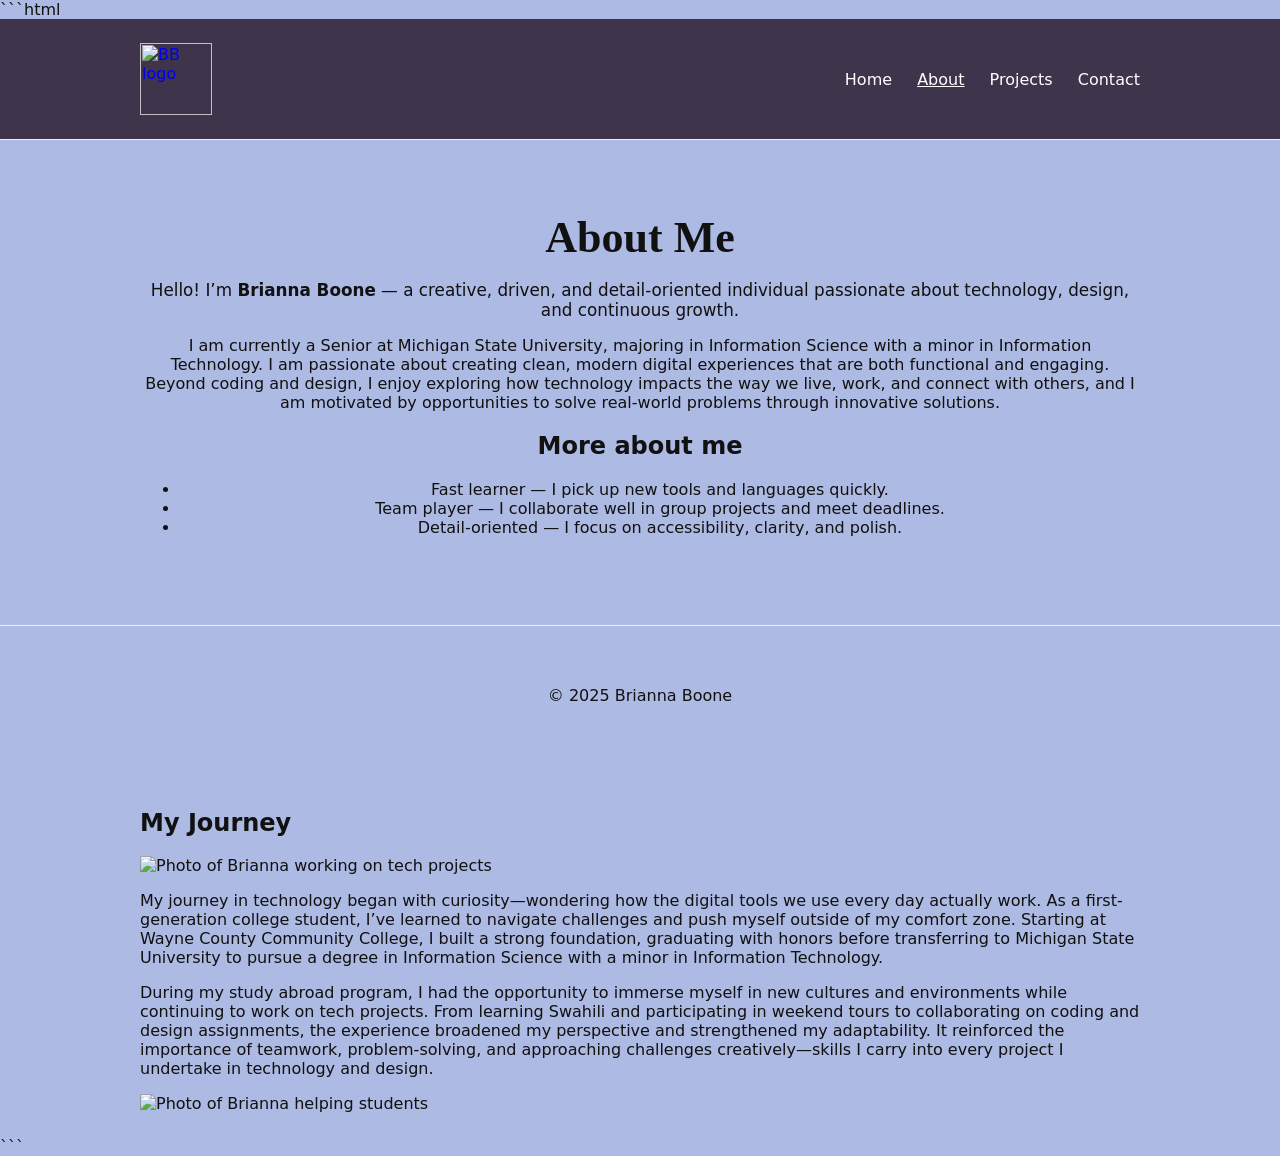
==== about.html @ b27e3d22 "Update image paths in about.html to use images/me1.jpg and images/me2.jpg" ====
```html
<!doctype html>
<html lang="en">
<head>
  <meta charset="utf-8" />
  <meta name="viewport" content="width=device-width, initial-scale=1" />
  <title>About — Brianna Boone</title>
  <link rel="stylesheet" href="css/styles.css">
</head>
<body>
  <header class="site-header">
    <div class="container header-inner">
      <a class="logo-link" href="index.html" aria-label="Brianna Boone Home">
        <img src="assets/bb-logo.svg" alt="BB logo" class="logo">
      </a>
      <nav class="site-nav" aria-label="Main navigation">
        <a href="index.html">Home</a>
        <a href="about.html" aria-current="page">About</a>
        <a href="projects.html">Projects</a>
        <a href="contact.html">Contact</a>
      </nav>
    </div>
  </header>

  <main>
    <section class="container about-hero">
      <h1>About Me</h1>
      <p class="intro">Hello! I’m <strong>Brianna Boone</strong> — a creative, driven, and detail-oriented individual passionate about technology, design, and continuous growth.</p>
      <p>I am currently a Senior at Michigan State University, majoring in Information Science with a minor in Information Technology. I am passionate about creating clean, modern digital experiences that are both functional and engaging. Beyond coding and design, I enjoy exploring how technology impacts the way we live, work, and connect with others, and I am motivated by opportunities to solve real-world problems through innovative solutions.</p>

      <h2>More about me</h2>
      <ul>
        <li>Fast learner — I pick up new tools and languages quickly.</li>
        <li>Team player — I collaborate well in group projects and meet deadlines.</li>
        <li>Detail-oriented — I focus on accessibility, clarity, and polish.</li>
      </ul>
    </section>
  </main>

  <footer class="site-footer">
    <div class="container">
      <p>© 2025 Brianna Boone</p>
    </div>
  </footer>
</body>
<section class="container">
  <h2>My Journey</h2>
    <img src="images/me1.jpg" alt="Photo of Brianna working on tech projects" class="content-img">
    <p>My journey in technology began with curiosity—wondering how the digital tools we use every day actually work. 
      As a first-generation college student, I’ve learned to navigate challenges and push myself outside of my comfort zone. 
      Starting at Wayne County Community College, I built a strong foundation, graduating with honors before transferring to
       Michigan State University to pursue a degree in Information Science with a minor in Information Technology.
    </p>
  <p> 
    During my study abroad program, I had the opportunity to immerse myself in new cultures and environments while continuing 
    to work on tech projects. From learning Swahili and participating in weekend tours to collaborating on coding and design 
    assignments, the experience broadened my perspective and strengthened my adaptability. It reinforced the importance of 
    teamwork, problem-solving, and approaching challenges creatively—skills I carry into every project I undertake in technology and design.
  </p>
    <img src="images/me2.jpg" alt="Photo of Brianna helping students" class="content-img">
</section>
</html>
```
---- css/styles.css ----
```css
/* Reset-ish */
* { box-sizing: border-box; }
html,body { margin:0; padding:0; font-family: 'Inter', system-ui, -apple-system, 'Segoe UI', Roboto, 'Helvetica Neue', Arial; color:#111; background:#adbae3; }
img { max-width:100%; height:auto; display:block; }

/* Layout helpers */
.container { max-width:1000px; margin:0 auto; padding:24px; }
.header-inner { display:flex; align-items:center; justify-content:space-between; }

/* Header */
.site-header {
  background: #3e354d; /* your desired header color */
  border-bottom: 1px solid #eee; /* optional */
  color: #fff; /* default text color inside header */
}

.site-header .site-nav a {
  color: #fff; /* ensure links are white */
}

.site-header .site-nav a[aria-current="page"] {
  color: #fff; /* active link stays white */
  text-decoration: underline; /* keep underline for current page */
}
.logo { width:72px; height:auto; }
.site-nav a { margin-left:20px; text-decoration:none; color:inherit; font-weight:500; }
.site-nav a[aria-current="page"] { text-decoration:underline; }

/* Hero */
.hero, .about-hero, .projects-hero, .contact-hero { padding:72px 0; text-align:center; }
h1 { font-size:clamp(28px, 4vw, 44px); margin:0 0 16px; font-family: Georgia, 'Times New Roman', serif; }
.lead { font-size:1.125rem; margin:12px 0 24px; }
.intro { font-size:1.05rem; margin-bottom:16px; }

.btn { display:inline-block; padding:10px 16px; border-radius:8px; background:#111; color:#fff; text-decoration:none; }
.btn-outline { background:transparent; border:1px solid #111; color:inherit; margin-left:8px; }

.highlights { display:flex; gap:32px; padding:48px 0; }
.highlights article { flex:1; }

.projects-grid { display:grid; grid-template-columns:repeat(auto-fit, minmax(220px, 1fr)); gap:18px; margin-top:24px; }
.card { border:1px solid #eee; padding:18px; border-radius:10px; }

/* Contact form */
.contact-form { max-width:600px; margin:24px auto 0; display:flex; flex-direction:column; gap:12px; }
.contact-form input, .contact-form textarea { padding:10px; border:1px solid #ddd; border-radius:6px; }

/* Footer */
.site-footer { border-top:1px solid #eee; padding:20px 0; text-align:center; }

/* Mobile adjustments */
@media (max-width:700px) {
  .header-inner { gap:12px; }
  .site-nav { display:flex; gap:12px; font-size:0.95rem; }
  .highlights { flex-direction:column; }
}
```
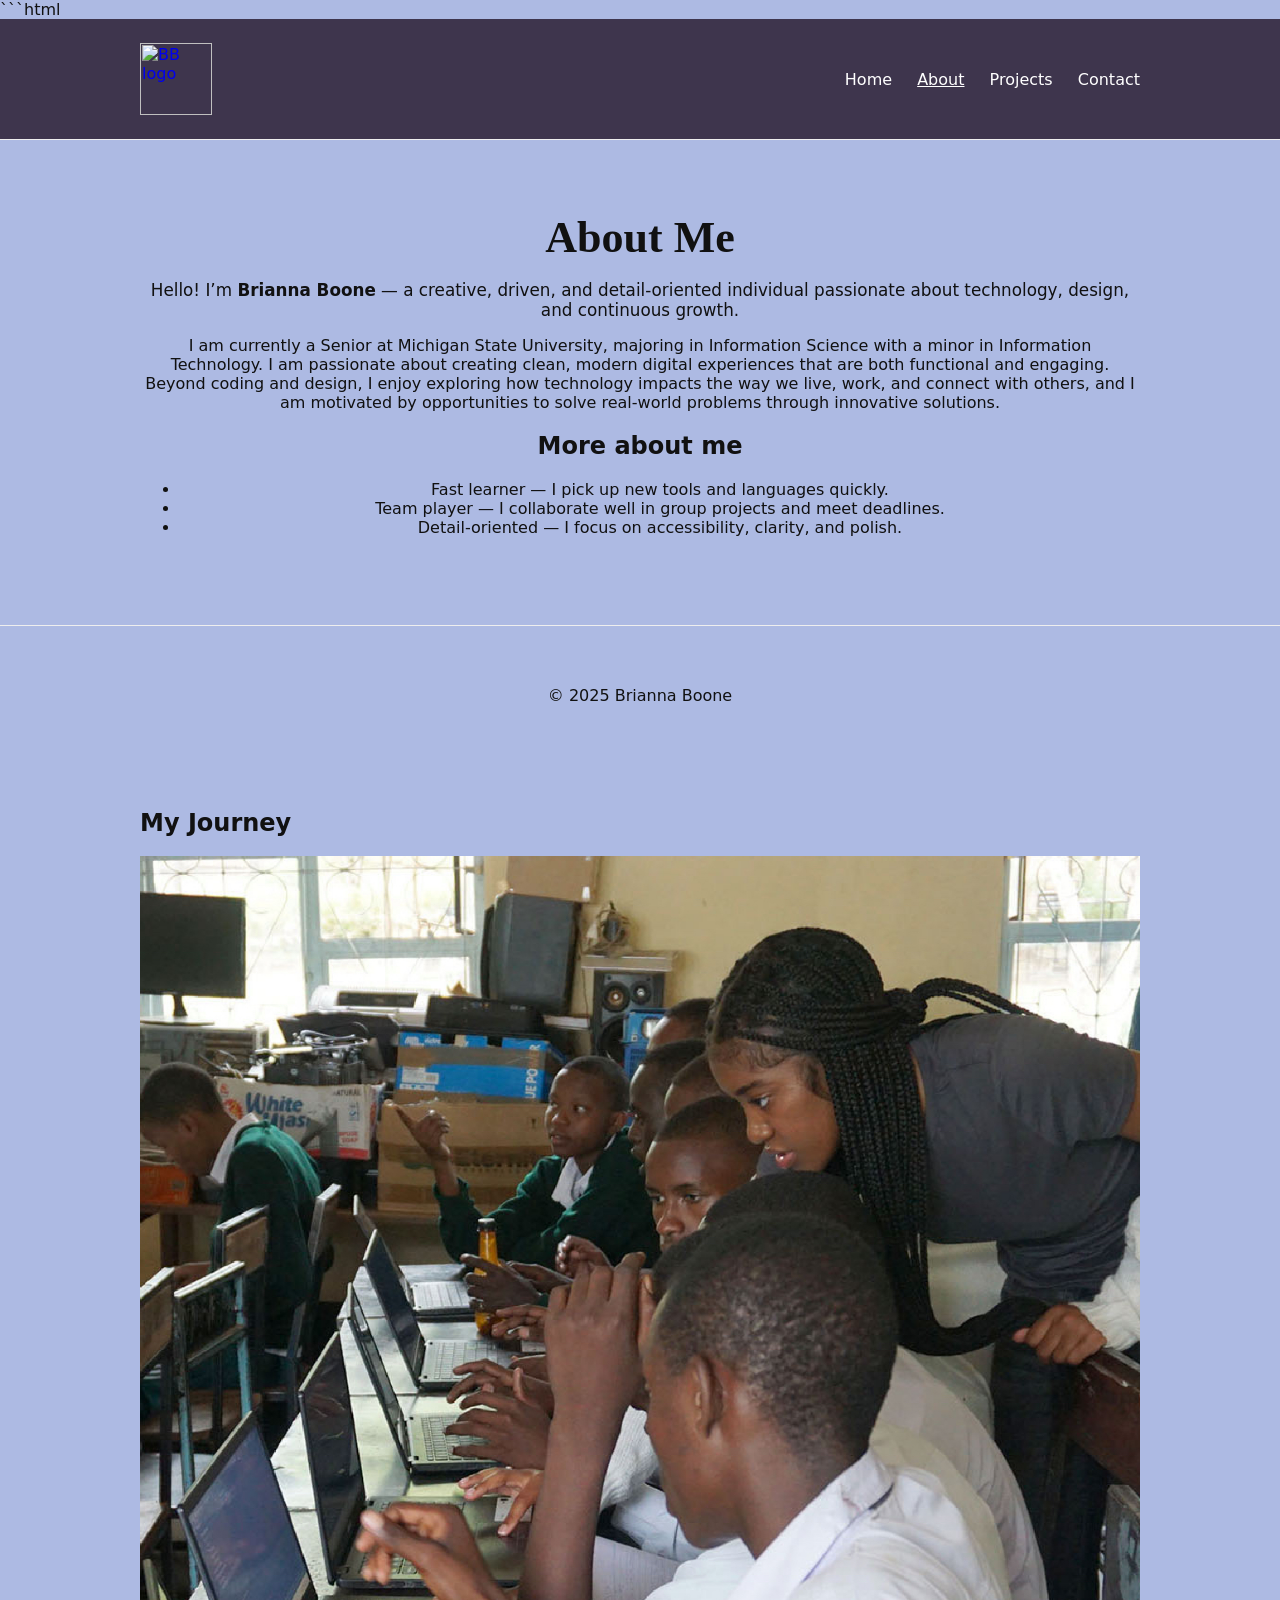
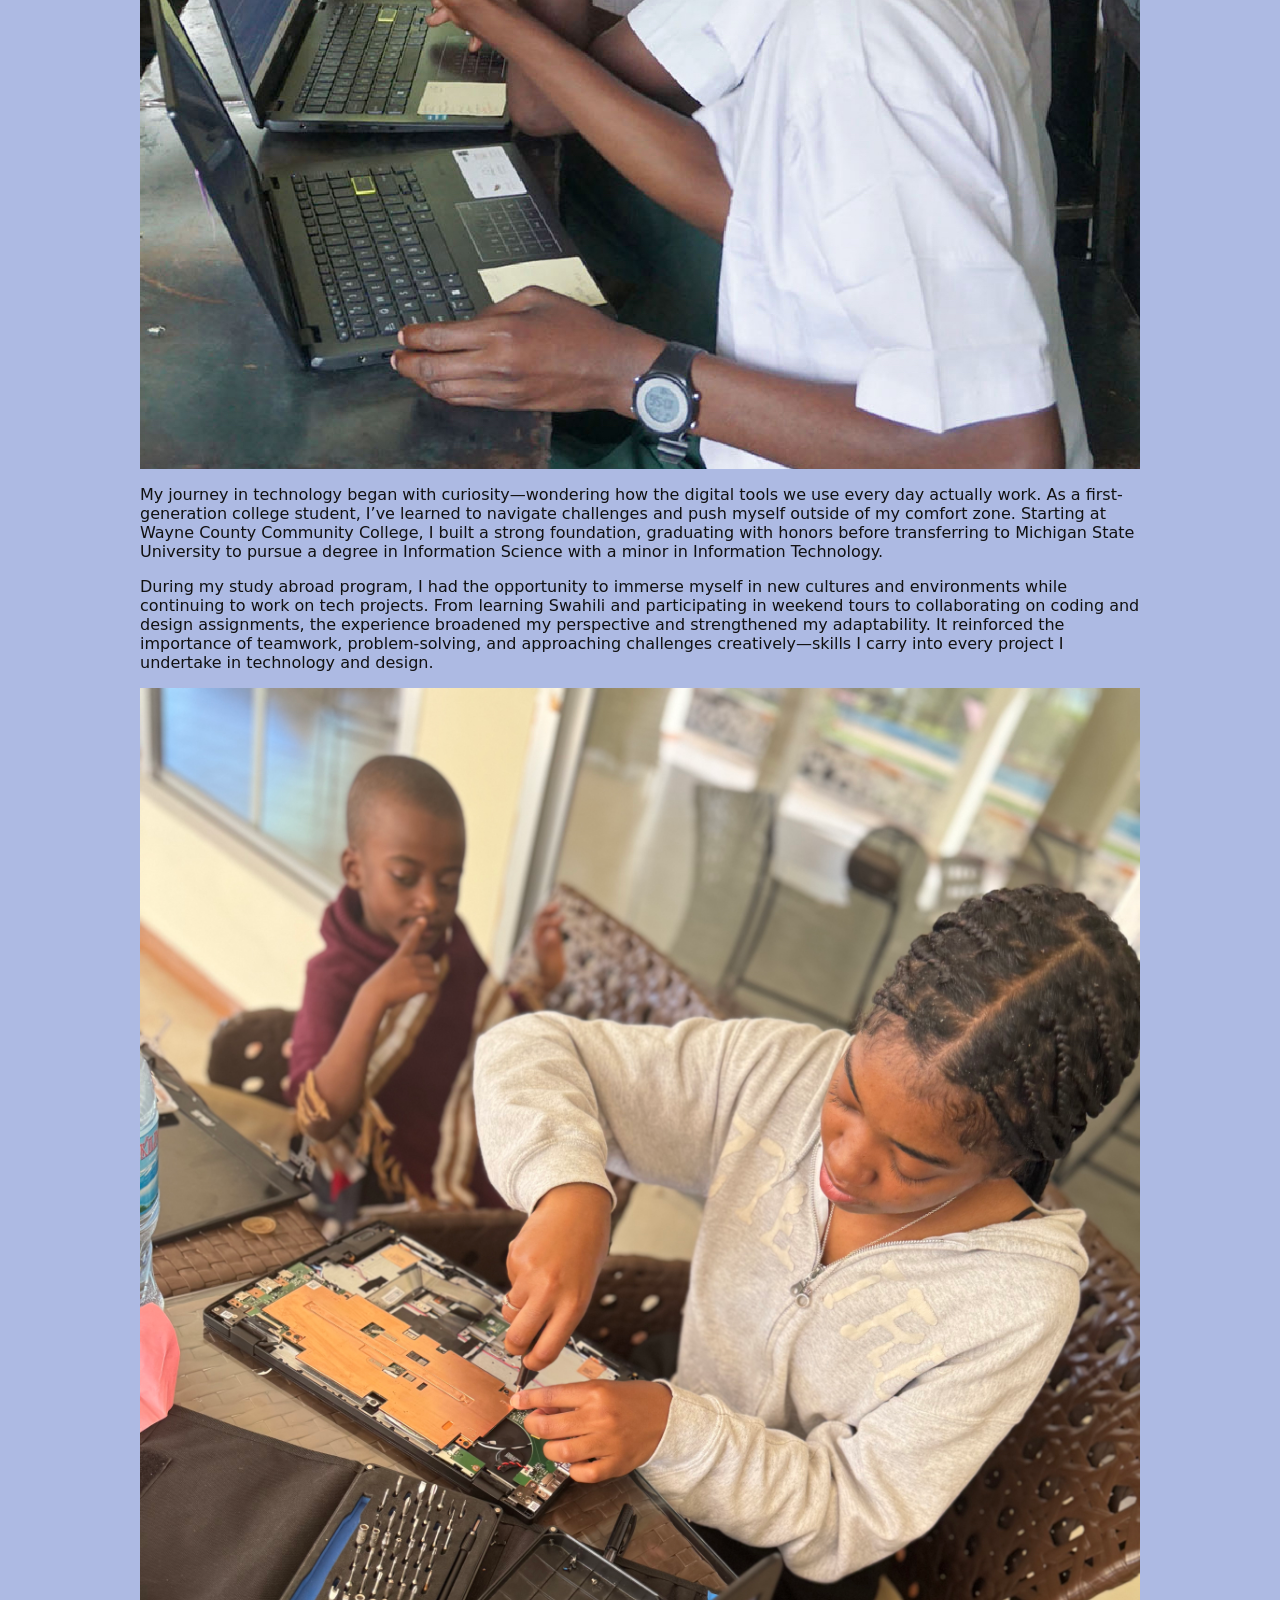
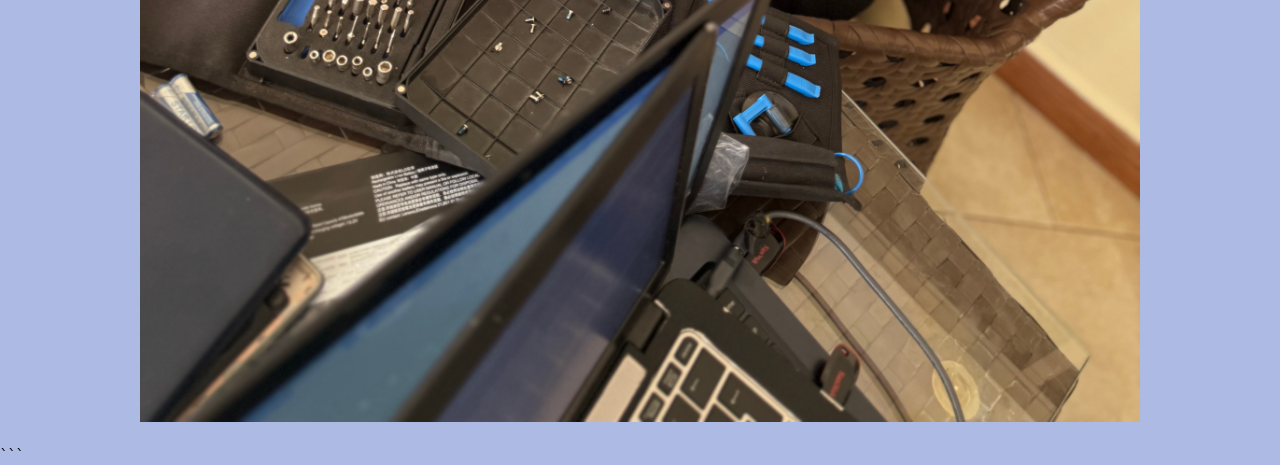
==== commit 2f43e0ce: "git add ." ====
--- a/about.html
+++ b/about.html
@@ -45,7 +45,7 @@
 </body>
 <section class="container">
   <h2>My Journey</h2>
-    <img src="images/me1.jpg" alt="Photo of Brianna working on tech projects" class="content-img">
+    <img src="me1.jpg" alt="Photo of Brianna working on tech projects" class="content-img">
     <p>My journey in technology began with curiosity—wondering how the digital tools we use every day actually work. 
       As a first-generation college student, I’ve learned to navigate challenges and push myself outside of my comfort zone. 
       Starting at Wayne County Community College, I built a strong foundation, graduating with honors before transferring to
@@ -57,7 +57,7 @@
     assignments, the experience broadened my perspective and strengthened my adaptability. It reinforced the importance of 
     teamwork, problem-solving, and approaching challenges creatively—skills I carry into every project I undertake in technology and design.
   </p>
-    <img src="images/me2.jpg" alt="Photo of Brianna helping students" class="content-img">
+    <img src="me2.jpg" alt="Photo of Brianna helping students" class="content-img">
 </section>
 </html>
 ```
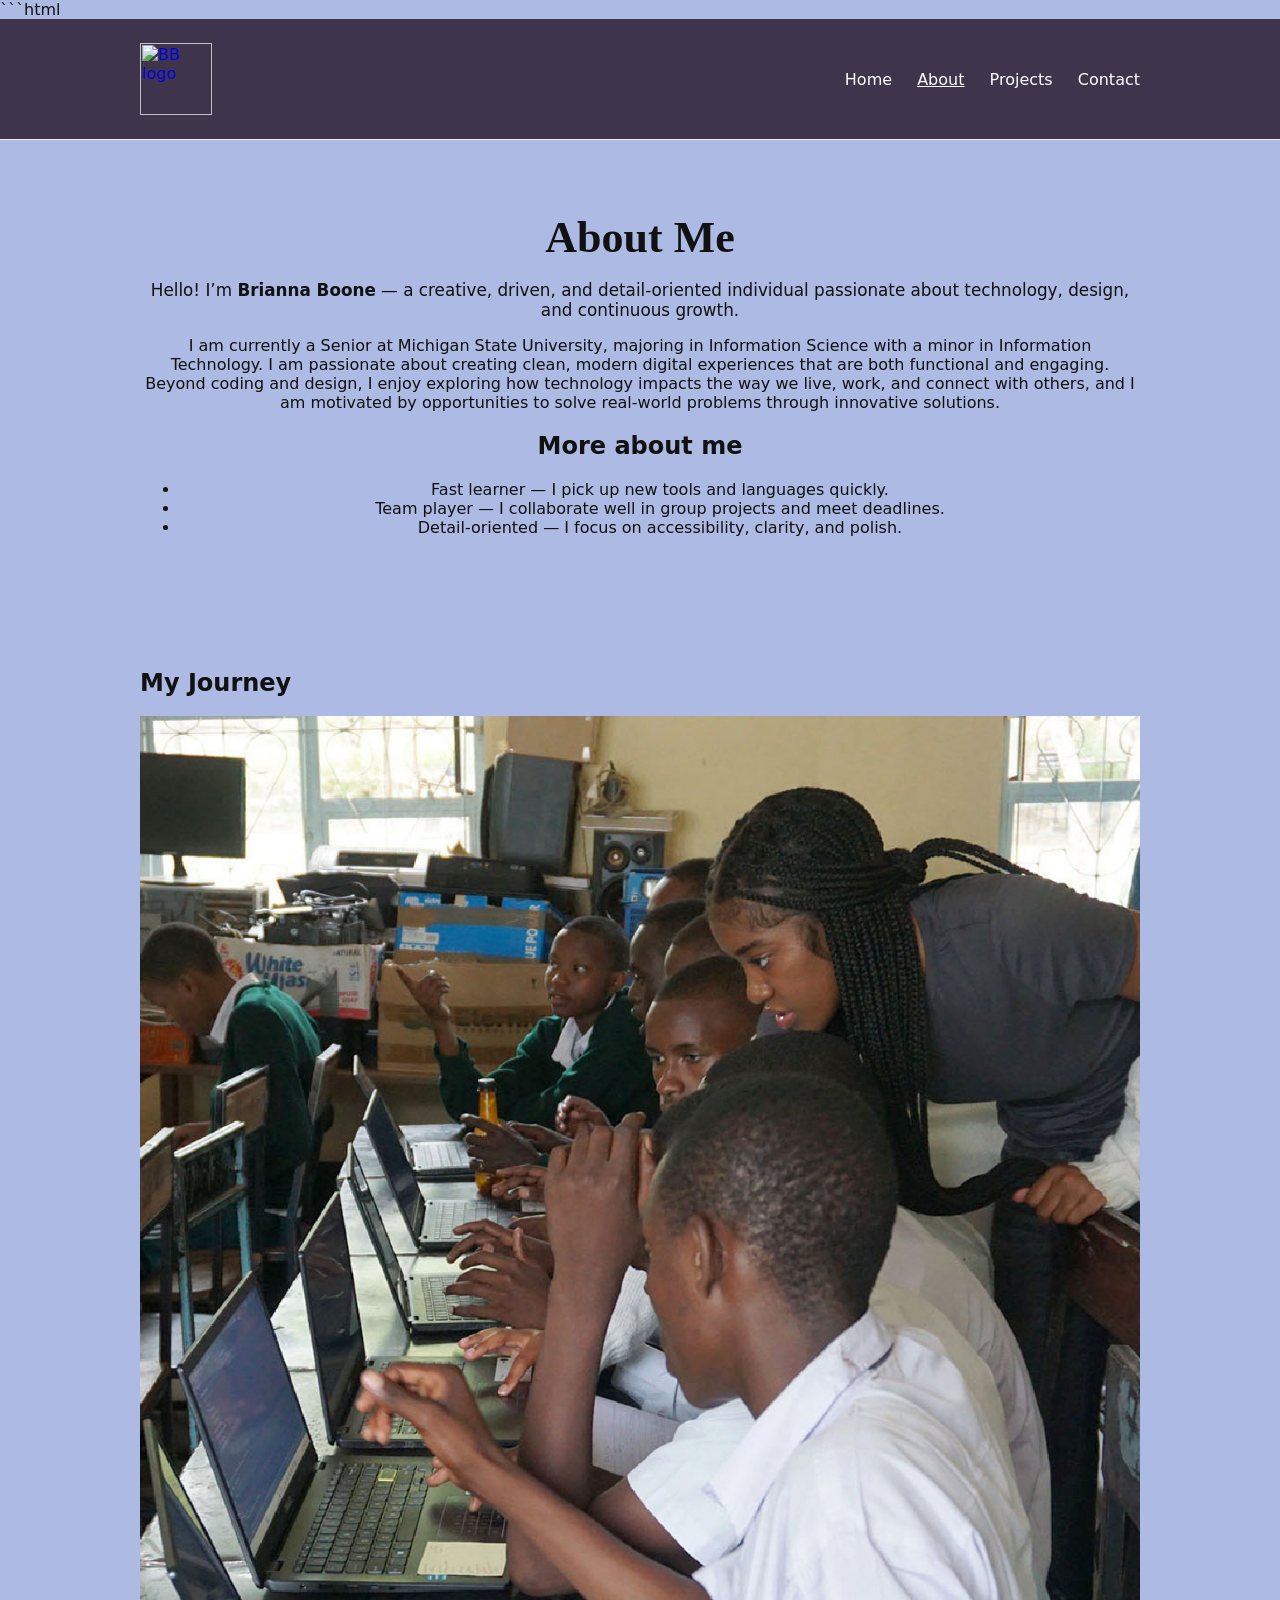
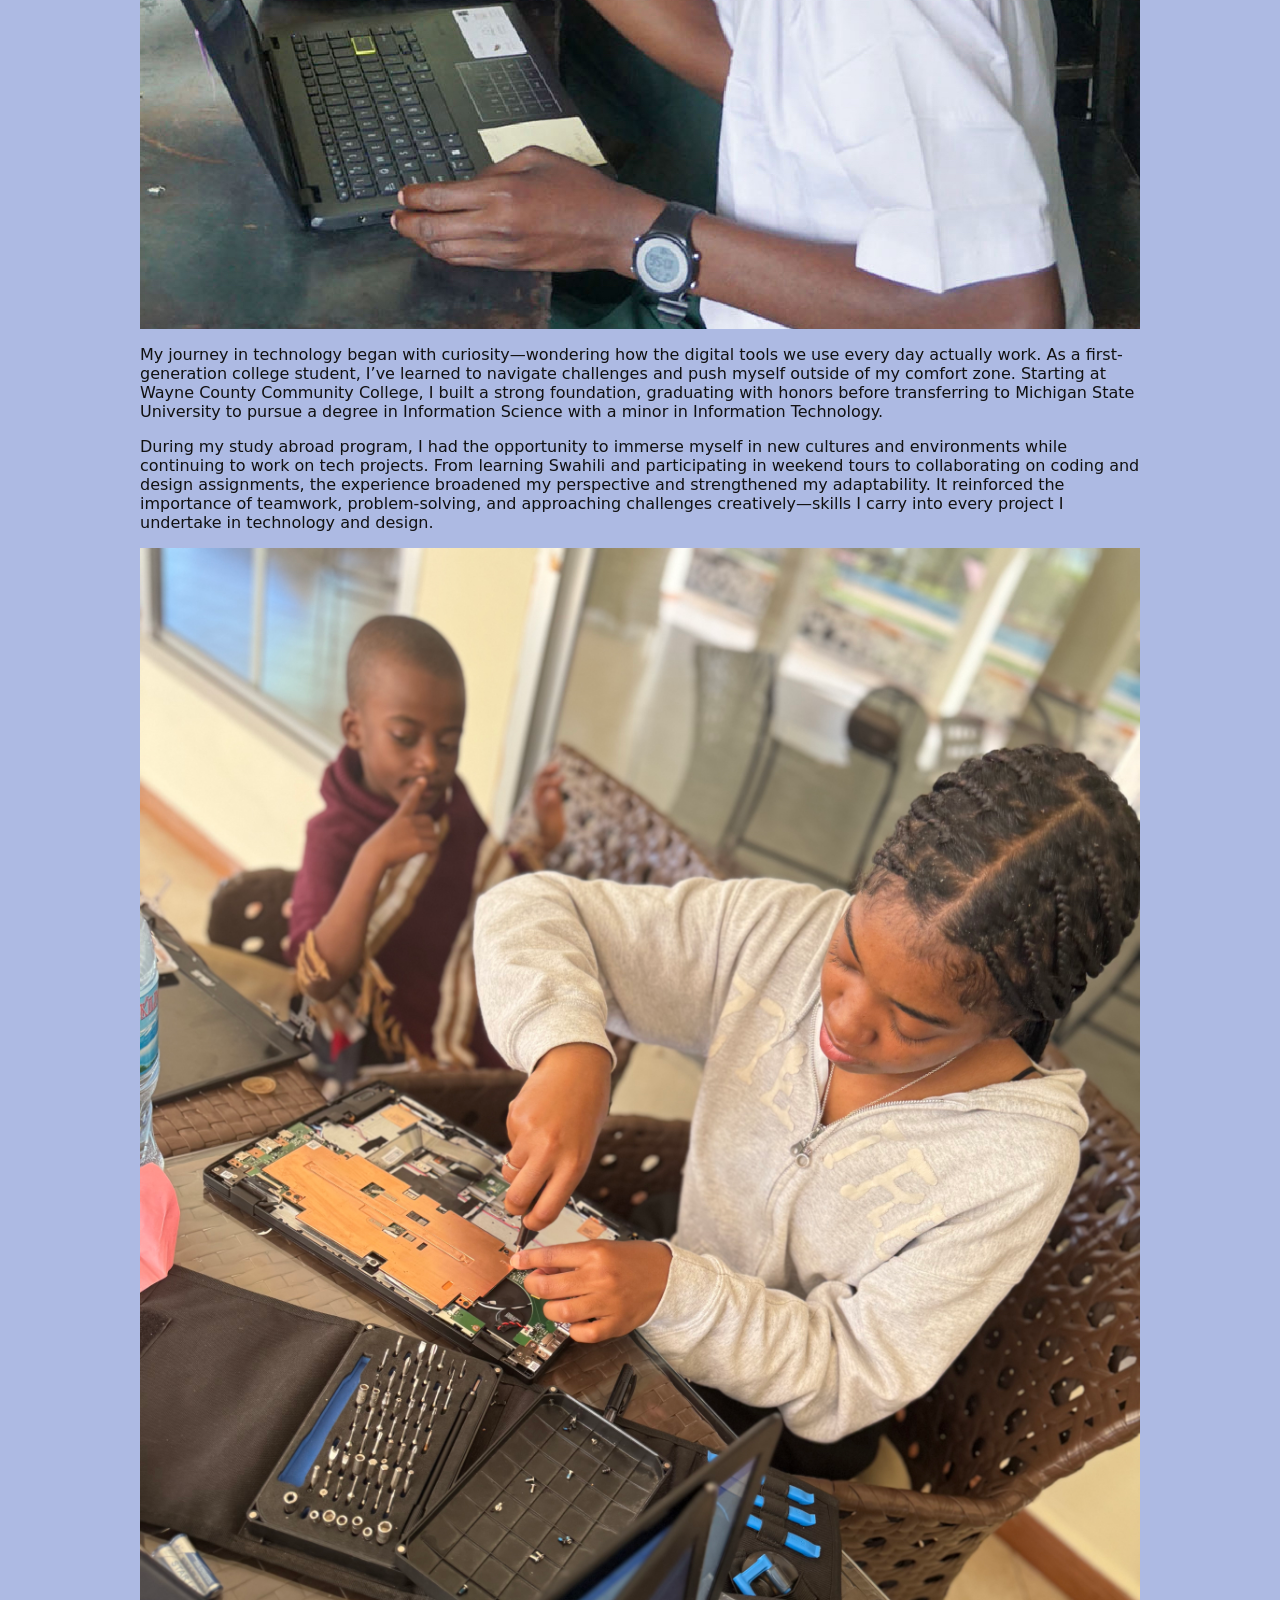
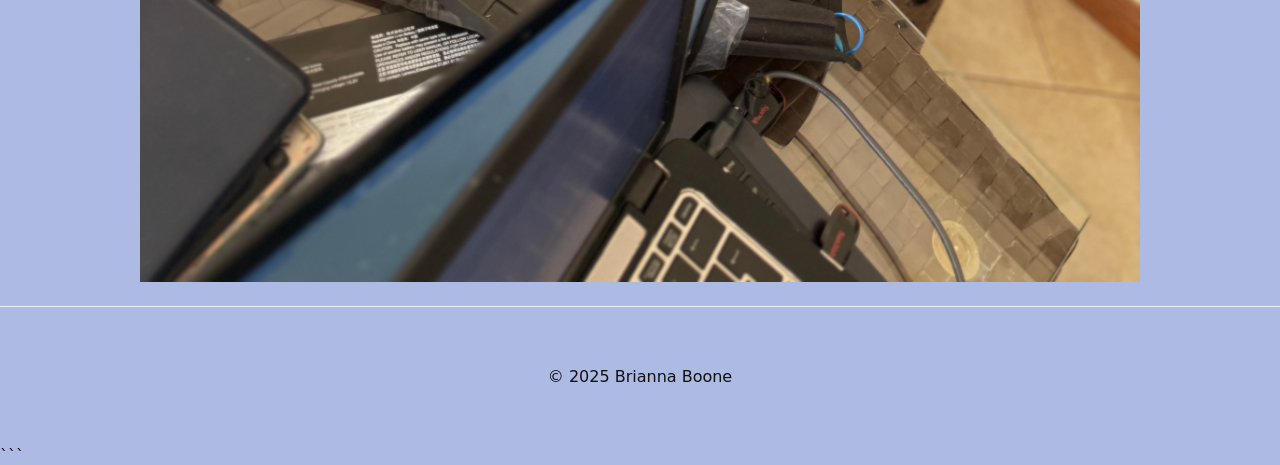
==== commit 0b372d96: "git add ." ====
--- a/about.html
+++ b/about.html
@@ -37,11 +37,7 @@
     </section>
   </main>
 
-  <footer class="site-footer">
-    <div class="container">
-      <p>© 2025 Brianna Boone</p>
-    </div>
-  </footer>
+
 </body>
 <section class="container">
   <h2>My Journey</h2>
@@ -59,5 +55,12 @@
   </p>
     <img src="me2.jpg" alt="Photo of Brianna helping students" class="content-img">
 </section>
+
+<footer class="site-footer">
+    <div class="container">
+        <p>© 2025 Brianna Boone</p>
+    </div>
+</footer>
+
 </html>
 ```
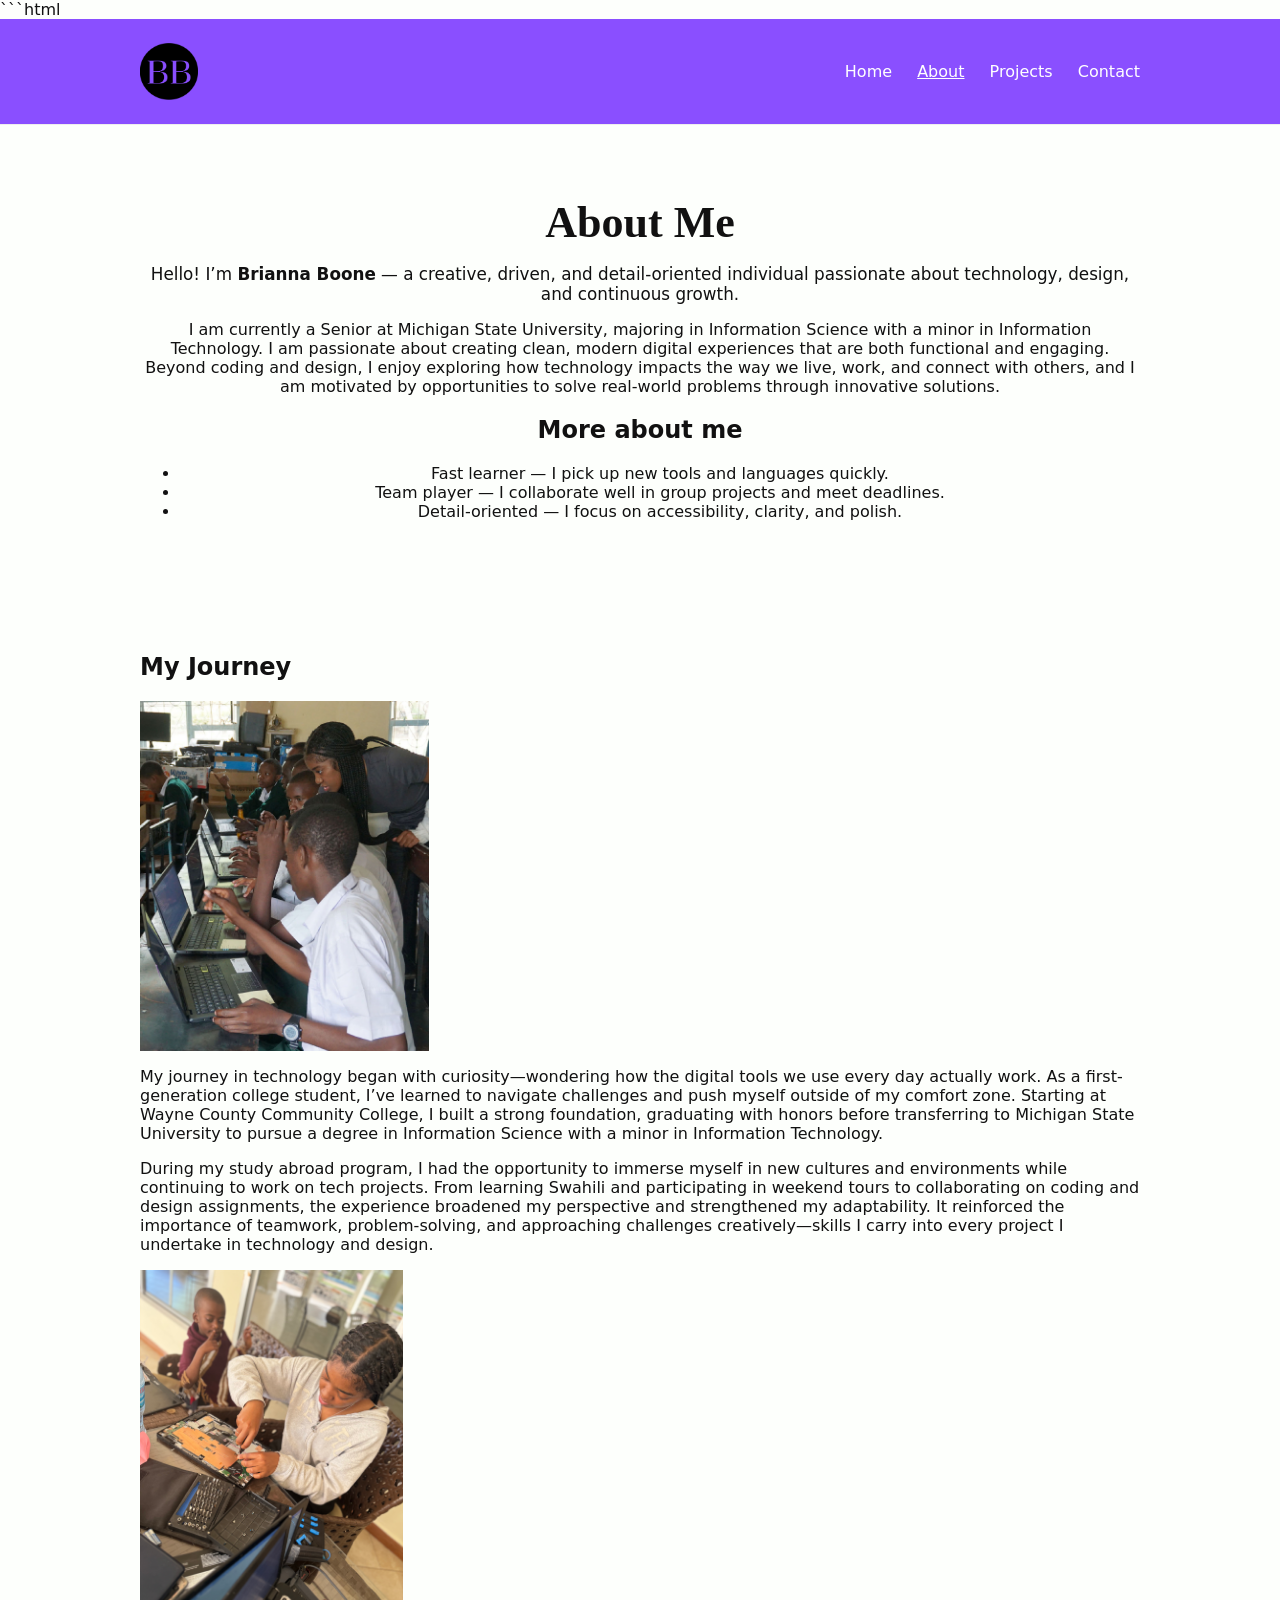
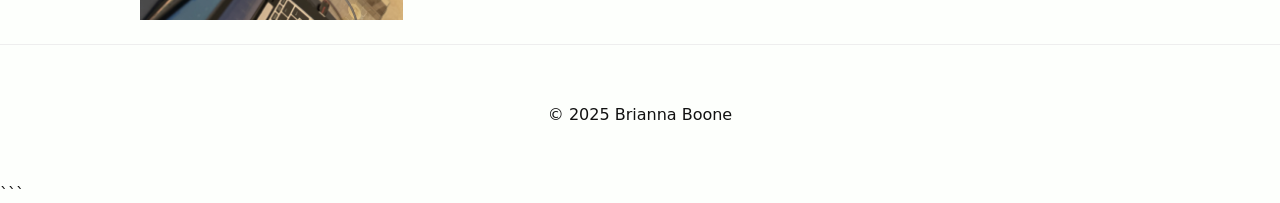
==== commit 653f7e58: "git add ." ====
--- a/about.html
+++ b/about.html
@@ -11,7 +11,7 @@
   <header class="site-header">
     <div class="container header-inner">
       <a class="logo-link" href="index.html" aria-label="Brianna Boone Home">
-        <img src="assets/bb-logo.svg" alt="BB logo" class="logo">
+        <img src="bblogo.jpg" alt="BB logo" class="logo">
       </a>
       <nav class="site-nav" aria-label="Main navigation">
         <a href="index.html">Home</a>
--- a/css/styles.css
+++ b/css/styles.css
@@ -1,8 +1,8 @@
 ```css
 /* Reset-ish */
 * { box-sizing: border-box; }
-html,body { margin:0; padding:0; font-family: 'Inter', system-ui, -apple-system, 'Segoe UI', Roboto, 'Helvetica Neue', Arial; color:#111; background:#adbae3; }
-img { max-width:100%; height:auto; display:block; }
+html,body { margin:0; padding:0; font-family: 'Inter', system-ui, -apple-system, 'Segoe UI', Roboto, 'Helvetica Neue', Arial; color:#111; background:#FDFFFC; }
+img { max-width:80%; height: 350px; display:block; }
 
 /* Layout helpers */
 .container { max-width:1000px; margin:0 auto; padding:24px; }
@@ -10,7 +10,7 @@
 
 /* Header */
 .site-header {
-  background: #3e354d; /* your desired header color */
+  background: #8A4FFF; /* your desired header color */
   border-bottom: 1px solid #eee; /* optional */
   color: #fff; /* default text color inside header */
 }
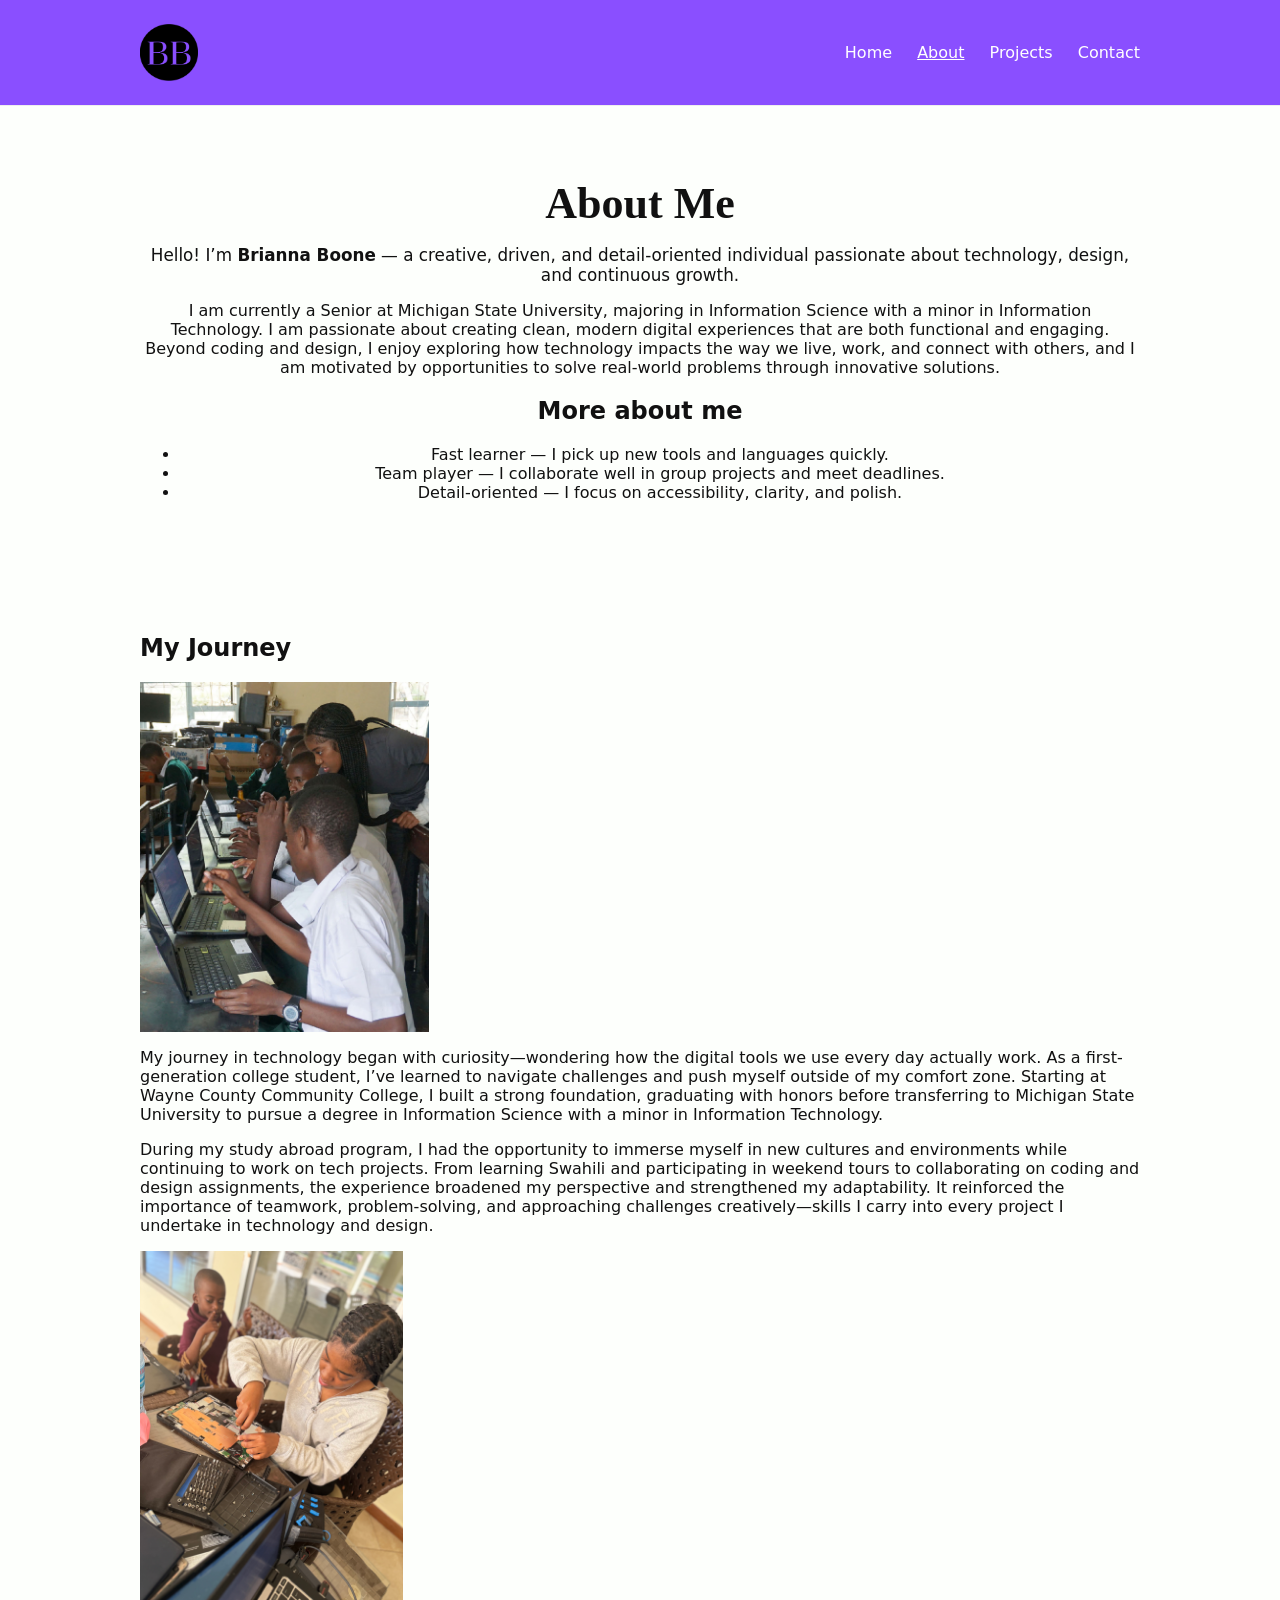
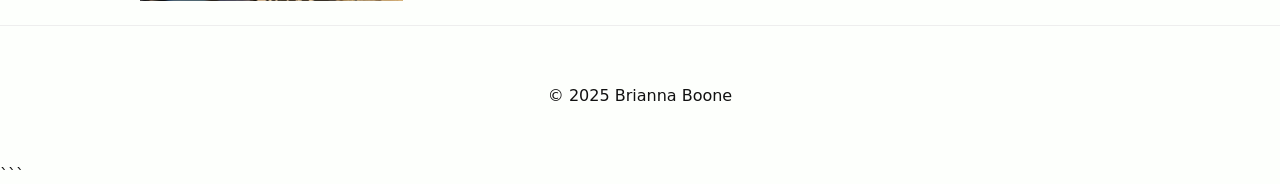
==== commit 78a5de34: "git add ." ====
--- a/about.html
+++ b/about.html
@@ -1,4 +1,3 @@
-```html
 <!doctype html>
 <html lang="en">
 <head>
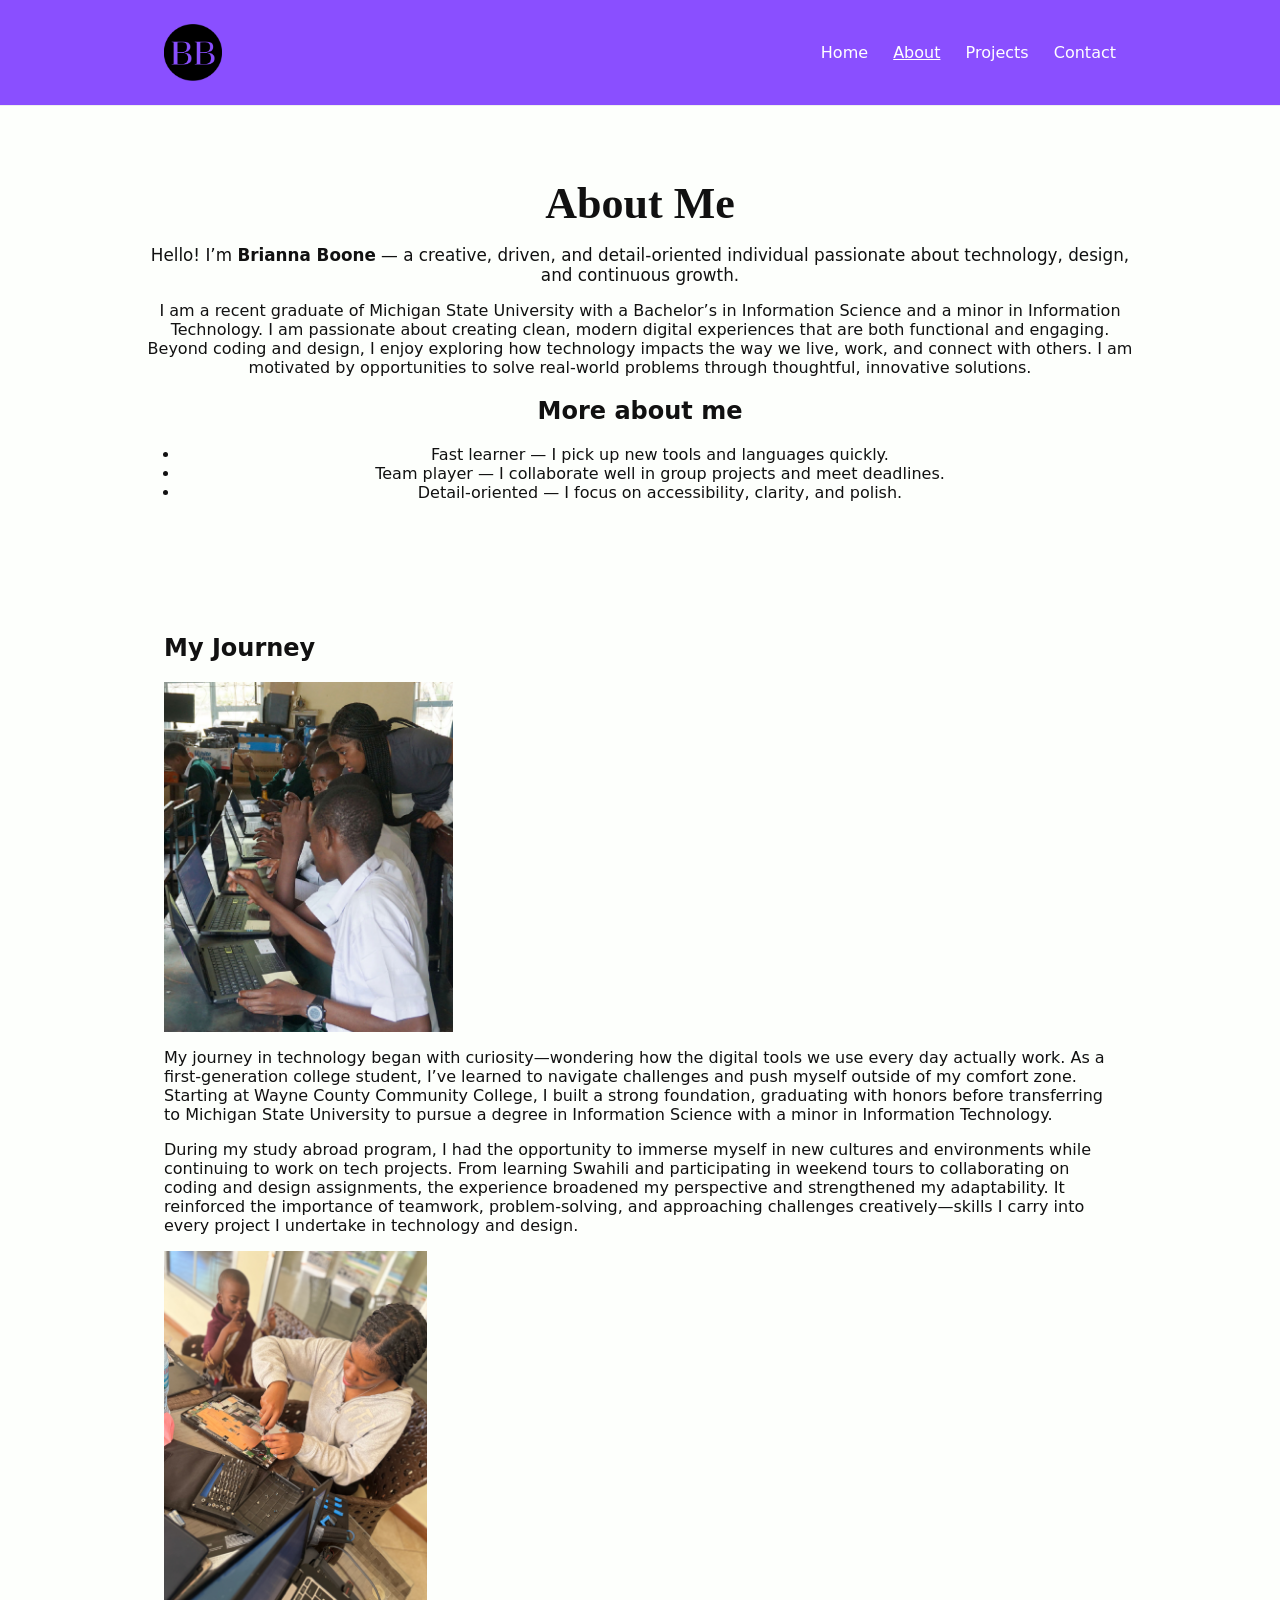
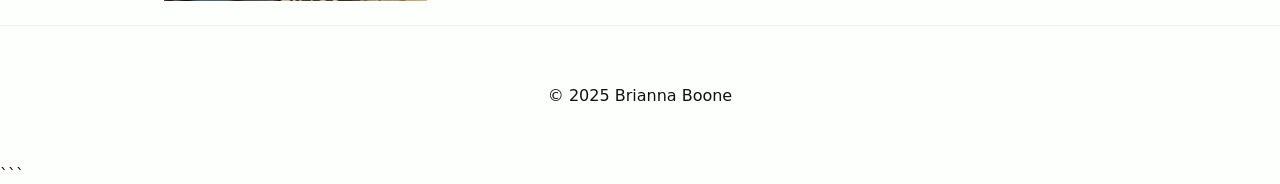
==== commit a070a2fe: "git add ." ====
--- a/about.html
+++ b/about.html
@@ -25,7 +25,7 @@
     <section class="container about-hero">
       <h1>About Me</h1>
       <p class="intro">Hello! I’m <strong>Brianna Boone</strong> — a creative, driven, and detail-oriented individual passionate about technology, design, and continuous growth.</p>
-      <p>I am currently a Senior at Michigan State University, majoring in Information Science with a minor in Information Technology. I am passionate about creating clean, modern digital experiences that are both functional and engaging. Beyond coding and design, I enjoy exploring how technology impacts the way we live, work, and connect with others, and I am motivated by opportunities to solve real-world problems through innovative solutions.</p>
+      <p>I am a recent graduate of Michigan State University with a Bachelor’s in Information Science and a minor in Information Technology. I am passionate about creating clean, modern digital experiences that are both functional and engaging. Beyond coding and design, I enjoy exploring how technology impacts the way we live, work, and connect with others. I am motivated by opportunities to solve real-world problems through thoughtful, innovative solutions.</p>
 
       <h2>More about me</h2>
       <ul>
--- a/css/styles.css
+++ b/css/styles.css
@@ -1,33 +1,28 @@
-```css
-/* Reset-ish */
 * { box-sizing: border-box; }
 html,body { margin:0; padding:0; font-family: 'Inter', system-ui, -apple-system, 'Segoe UI', Roboto, 'Helvetica Neue', Arial; color:#111; background:#FDFFFC; }
 img { max-width:80%; height: 350px; display:block; }
 
-/* Layout helpers */
 .container { max-width:1000px; margin:0 auto; padding:24px; }
 .header-inner { display:flex; align-items:center; justify-content:space-between; }
 
-/* Header */
 .site-header {
-  background: #8A4FFF; /* your desired header color */
-  border-bottom: 1px solid #eee; /* optional */
-  color: #fff; /* default text color inside header */
+  background: #8A4FFF; 
+  border-bottom: 1px solid #eee; 
+  color: #fff; 
 }
 
 .site-header .site-nav a {
-  color: #fff; /* ensure links are white */
+  color: #fff; 
 }
 
 .site-header .site-nav a[aria-current="page"] {
-  color: #fff; /* active link stays white */
-  text-decoration: underline; /* keep underline for current page */
+  color: #fff; 
+  text-decoration: underline; 
 }
 .logo { width:72px; height:auto; }
 .site-nav a { margin-left:20px; text-decoration:none; color:inherit; font-weight:500; }
 .site-nav a[aria-current="page"] { text-decoration:underline; }
 
-/* Hero */
 .hero, .about-hero, .projects-hero, .contact-hero { padding:72px 0; text-align:center; }
 h1 { font-size:clamp(28px, 4vw, 44px); margin:0 0 16px; font-family: Georgia, 'Times New Roman', serif; }
 .lead { font-size:1.125rem; margin:12px 0 24px; }
@@ -42,14 +37,11 @@
 .projects-grid { display:grid; grid-template-columns:repeat(auto-fit, minmax(220px, 1fr)); gap:18px; margin-top:24px; }
 .card { border:1px solid #eee; padding:18px; border-radius:10px; }
 
-/* Contact form */
 .contact-form { max-width:600px; margin:24px auto 0; display:flex; flex-direction:column; gap:12px; }
 .contact-form input, .contact-form textarea { padding:10px; border:1px solid #ddd; border-radius:6px; }
 
-/* Footer */
 .site-footer { border-top:1px solid #eee; padding:20px 0; text-align:center; }
 
-/* Mobile adjustments */
 @media (max-width:700px) {
   .header-inner { gap:12px; }
   .site-nav { display:flex; gap:12px; font-size:0.95rem; }
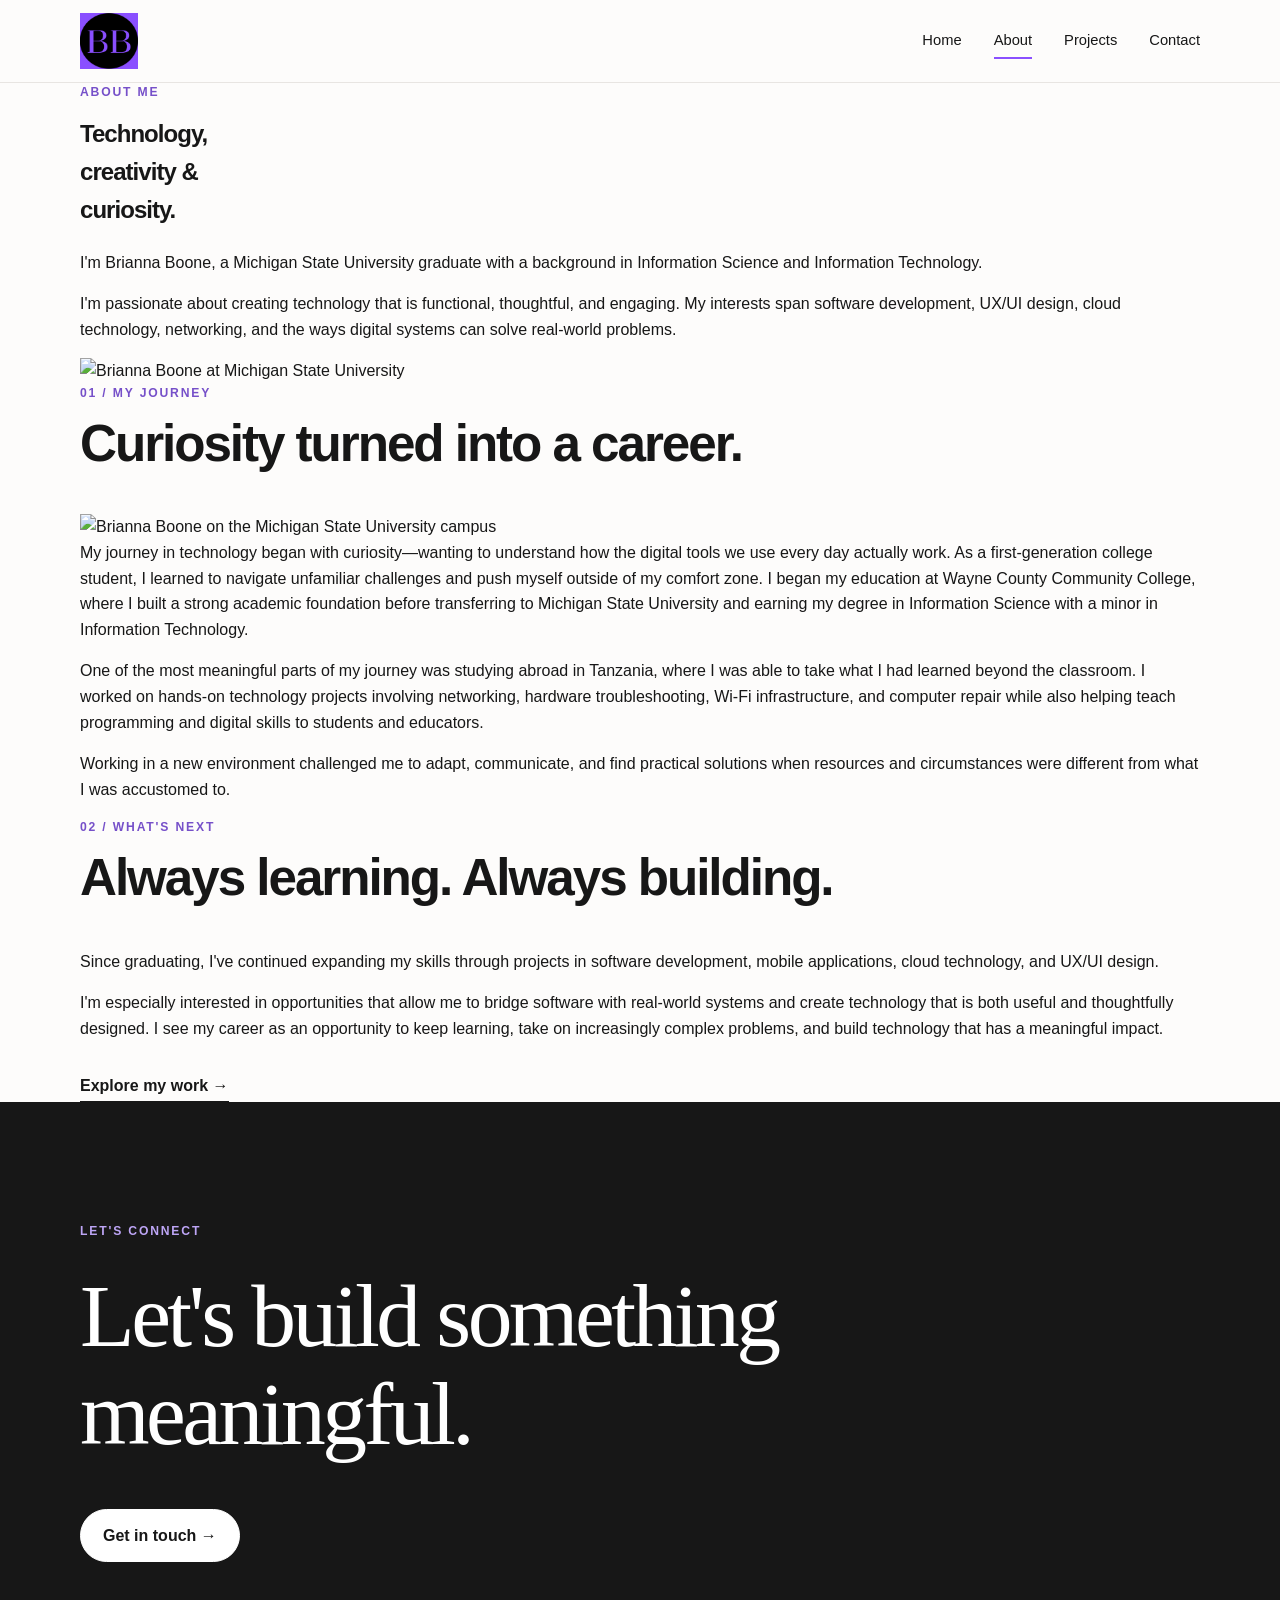
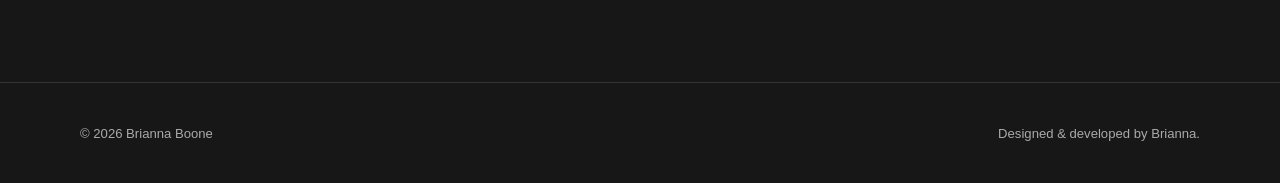
==== commit 206308ca: "git add ." ====
--- a/about.html
+++ b/about.html
@@ -6,12 +6,15 @@
   <title>About — Brianna Boone</title>
   <link rel="stylesheet" href="css/styles.css">
 </head>
+
 <body>
+
   <header class="site-header">
     <div class="container header-inner">
       <a class="logo-link" href="index.html" aria-label="Brianna Boone Home">
         <img src="bblogo.jpg" alt="BB logo" class="logo">
       </a>
+
       <nav class="site-nav" aria-label="Main navigation">
         <a href="index.html">Home</a>
         <a href="about.html" aria-current="page">About</a>
@@ -21,45 +24,156 @@
     </div>
   </header>
 
+
   <main>
-    <section class="container about-hero">
-      <h1>About Me</h1>
-      <p class="intro">Hello! I’m <strong>Brianna Boone</strong> — a creative, driven, and detail-oriented individual passionate about technology, design, and continuous growth.</p>
-      <p>I am a recent graduate of Michigan State University with a Bachelor’s in Information Science and a minor in Information Technology. I am passionate about creating clean, modern digital experiences that are both functional and engaging. Beyond coding and design, I enjoy exploring how technology impacts the way we live, work, and connect with others. I am motivated by opportunities to solve real-world problems through thoughtful, innovative solutions.</p>
 
-      <h2>More about me</h2>
-      <ul>
-        <li>Fast learner — I pick up new tools and languages quickly.</li>
-        <li>Team player — I collaborate well in group projects and meet deadlines.</li>
-        <li>Detail-oriented — I focus on accessibility, clarity, and polish.</li>
-      </ul>
+    <!-- ABOUT HERO -->
+    <section class="about-page-hero">
+      <div class="container about-hero-grid">
+
+        <div class="about-hero-text">
+          <p class="eyebrow">ABOUT ME</p>
+
+          <h1>
+            Technology,<br>
+            creativity &<br>
+            curiosity.
+          </h1>
+
+          <p class="about-lead">
+            I'm Brianna Boone, a Michigan State University graduate with a
+            background in Information Science and Information Technology.
+          </p>
+
+          <p>
+            I'm passionate about creating technology that is functional,
+            thoughtful, and engaging. My interests span software development,
+            UX/UI design, cloud technology, networking, and the ways digital
+            systems can solve real-world problems.
+          </p>
+        </div>
+
+        <div class="about-portrait">
+          <img
+            src="graduation-portrait.jpg"
+            alt="Brianna Boone at Michigan State University"
+          >
+        </div>
+
+      </div>
     </section>
+
+
+    <!-- MY JOURNEY -->
+    <section class="journey-section">
+      <div class="container">
+
+        <div class="journey-heading">
+          <p class="section-label-text">01 / MY JOURNEY</p>
+          <h2>Curiosity turned into a career.</h2>
+        </div>
+
+        <div class="journey-grid">
+
+          <div class="journey-image">
+            <img
+              src="graduation-campus.jpg"
+              alt="Brianna Boone on the Michigan State University campus"
+            >
+          </div>
+
+          <div class="journey-text">
+
+            <p>
+              My journey in technology began with curiosity—wanting to
+              understand how the digital tools we use every day actually work.
+              As a first-generation college student, I learned to navigate
+              unfamiliar challenges and push myself outside of my comfort zone.
+              I began my education at Wayne County Community College, where I
+              built a strong academic foundation before transferring to
+              Michigan State University and earning my degree in Information
+              Science with a minor in Information Technology.
+            </p>
+
+            <p>
+              One of the most meaningful parts of my journey was studying
+              abroad in Tanzania, where I was able to take what I had learned
+              beyond the classroom. I worked on hands-on technology projects
+              involving networking, hardware troubleshooting, Wi-Fi
+              infrastructure, and computer repair while also helping teach
+              programming and digital skills to students and educators.
+            </p>
+
+            <p>
+              Working in a new environment challenged me to adapt,
+              communicate, and find practical solutions when resources and
+              circumstances were different from what I was accustomed to.
+            </p>
+
+          </div>
+
+        </div>
+      </div>
+    </section>
+
+
+    <!-- WHERE I'M HEADED -->
+    <section class="about-future">
+      <div class="container future-grid">
+
+        <div>
+          <p class="section-label-text">02 / WHAT'S NEXT</p>
+        </div>
+
+        <div>
+          <h2>Always learning. Always building.</h2>
+
+          <p>
+            Since graduating, I've continued expanding my skills through
+            projects in software development, mobile applications, cloud
+            technology, and UX/UI design.
+          </p>
+
+          <p>
+            I'm especially interested in opportunities that allow me to bridge
+            software with real-world systems and create technology that is both
+            useful and thoughtfully designed. I see my career as an opportunity
+            to keep learning, take on increasingly complex problems, and build
+            technology that has a meaningful impact.
+          </p>
+
+          <a href="projects.html" class="text-link">
+            Explore my work →
+          </a>
+        </div>
+
+      </div>
+    </section>
+
+
+    <!-- CONTACT -->
+    <section class="home-contact">
+      <div class="container">
+        <p class="section-label-text">LET'S CONNECT</p>
+
+        <h2>
+          Let's build something<br>
+          meaningful.
+        </h2>
+
+        <a class="btn" href="contact.html">Get in touch →</a>
+      </div>
+    </section>
+
   </main>
 
 
+  <footer class="site-footer">
+    <div class="container footer-inner">
+      <p>© 2026 Brianna Boone</p>
+      <p>Designed & developed by Brianna.</p>
+    </div>
+  </footer>
+
 </body>
-<section class="container">
-  <h2>My Journey</h2>
-    <img src="me1.jpg" alt="Photo of Brianna working on tech projects" class="content-img">
-    <p>My journey in technology began with curiosity—wondering how the digital tools we use every day actually work. 
-      As a first-generation college student, I’ve learned to navigate challenges and push myself outside of my comfort zone. 
-      Starting at Wayne County Community College, I built a strong foundation, graduating with honors before transferring to
-       Michigan State University to pursue a degree in Information Science with a minor in Information Technology.
-    </p>
-  <p> 
-    During my study abroad program, I had the opportunity to immerse myself in new cultures and environments while continuing 
-    to work on tech projects. From learning Swahili and participating in weekend tours to collaborating on coding and design 
-    assignments, the experience broadened my perspective and strengthened my adaptability. It reinforced the importance of 
-    teamwork, problem-solving, and approaching challenges creatively—skills I carry into every project I undertake in technology and design.
-  </p>
-    <img src="me2.jpg" alt="Photo of Brianna helping students" class="content-img">
-</section>
-
-<footer class="site-footer">
-    <div class="container">
-        <p>© 2025 Brianna Boone</p>
-    </div>
-</footer>
-
-</html>
-```+</html>
--- a/css/styles.css
+++ b/css/styles.css
@@ -1,50 +1,757 @@
-* { box-sizing: border-box; }
-html,body { margin:0; padding:0; font-family: 'Inter', system-ui, -apple-system, 'Segoe UI', Roboto, 'Helvetica Neue', Arial; color:#111; background:#FDFFFC; }
-img { max-width:80%; height: 350px; display:block; }
-
-.container { max-width:1000px; margin:0 auto; padding:24px; }
-.header-inner { display:flex; align-items:center; justify-content:space-between; }
+/* =========================
+   GLOBAL
+========================= */
+
+* {
+  box-sizing: border-box;
+}
+
+html {
+  scroll-behavior: smooth;
+}
+
+body {
+  margin: 0;
+  font-family: Inter, -apple-system, BlinkMacSystemFont, "Segoe UI", sans-serif;
+  color: #171717;
+  background: #fdfcfb;
+  line-height: 1.6;
+}
+
+img {
+  max-width: 100%;
+  display: block;
+}
+
+a {
+  color: inherit;
+}
+
+.container {
+  width: min(1120px, calc(100% - 48px));
+  margin: 0 auto;
+}
+
+
+/* =========================
+   HEADER
+========================= */
 
 .site-header {
-  background: #8A4FFF; 
-  border-bottom: 1px solid #eee; 
-  color: #fff; 
-}
-
-.site-header .site-nav a {
-  color: #fff; 
-}
-
-.site-header .site-nav a[aria-current="page"] {
-  color: #fff; 
-  text-decoration: underline; 
-}
-.logo { width:72px; height:auto; }
-.site-nav a { margin-left:20px; text-decoration:none; color:inherit; font-weight:500; }
-.site-nav a[aria-current="page"] { text-decoration:underline; }
-
-.hero, .about-hero, .projects-hero, .contact-hero { padding:72px 0; text-align:center; }
-h1 { font-size:clamp(28px, 4vw, 44px); margin:0 0 16px; font-family: Georgia, 'Times New Roman', serif; }
-.lead { font-size:1.125rem; margin:12px 0 24px; }
-.intro { font-size:1.05rem; margin-bottom:16px; }
-
-.btn { display:inline-block; padding:10px 16px; border-radius:8px; background:#111; color:#fff; text-decoration:none; }
-.btn-outline { background:transparent; border:1px solid #111; color:inherit; margin-left:8px; }
-
-.highlights { display:flex; gap:32px; padding:48px 0; }
-.highlights article { flex:1; }
-
-.projects-grid { display:grid; grid-template-columns:repeat(auto-fit, minmax(220px, 1fr)); gap:18px; margin-top:24px; }
-.card { border:1px solid #eee; padding:18px; border-radius:10px; }
-
-.contact-form { max-width:600px; margin:24px auto 0; display:flex; flex-direction:column; gap:12px; }
-.contact-form input, .contact-form textarea { padding:10px; border:1px solid #ddd; border-radius:6px; }
-
-.site-footer { border-top:1px solid #eee; padding:20px 0; text-align:center; }
-
-@media (max-width:700px) {
-  .header-inner { gap:12px; }
-  .site-nav { display:flex; gap:12px; font-size:0.95rem; }
-  .highlights { flex-direction:column; }
-}
-```+  background: rgba(253, 252, 251, 0.95);
+  border-bottom: 1px solid #e8e5e2;
+  position: sticky;
+  top: 0;
+  z-index: 100;
+  backdrop-filter: blur(12px);
+}
+
+.header-inner {
+  min-height: 82px;
+  display: flex;
+  align-items: center;
+  justify-content: space-between;
+}
+
+.logo-link {
+  display: block;
+}
+
+.logo {
+  width: 58px;
+  height: auto;
+}
+
+.site-nav {
+  display: flex;
+  align-items: center;
+  gap: 32px;
+}
+
+.site-nav a {
+  text-decoration: none;
+  font-size: 0.92rem;
+  font-weight: 500;
+  position: relative;
+}
+
+.site-nav a::after {
+  content: "";
+  position: absolute;
+  left: 0;
+  bottom: -6px;
+  width: 0;
+  height: 2px;
+  background: #8a4fff;
+  transition: width 0.25s ease;
+}
+
+.site-nav a:hover::after,
+.site-nav a[aria-current="page"]::after {
+  width: 100%;
+}
+
+
+/* =========================
+   TYPOGRAPHY
+========================= */
+
+h1,
+h2,
+h3,
+p {
+  margin-top: 0;
+}
+
+h1,
+h2 {
+  letter-spacing: -0.04em;
+}
+
+h2 {
+  font-size: clamp(2rem, 4vw, 3.4rem);
+  line-height: 1.1;
+}
+
+.eyebrow,
+.section-label-text,
+.section-label p {
+  font-size: 0.76rem;
+  font-weight: 700;
+  letter-spacing: 0.15em;
+  color: #7650c9;
+}
+
+
+/* =========================
+   HERO
+========================= */
+
+.hero {
+  min-height: 78vh;
+  display: flex;
+  align-items: center;
+  position: relative;
+  overflow: hidden;
+}
+
+/* subtle decorative shape */
+.hero::after {
+  content: "";
+  position: absolute;
+  width: 380px;
+  height: 380px;
+  border-radius: 50%;
+  background: #eee7ff;
+  right: -120px;
+  top: 60px;
+  z-index: -1;
+}
+
+.hero-content {
+  padding-top: 90px;
+  padding-bottom: 110px;
+}
+
+.hero h1 {
+  font-family: Georgia, "Times New Roman", serif;
+  font-size: clamp(4rem, 9vw, 7.8rem);
+  line-height: 0.95;
+  margin: 20px 0 30px;
+  font-weight: 500;
+}
+
+.hero h1 span {
+  color: #8a4fff;
+}
+
+.hero-description {
+  max-width: 650px;
+  font-size: clamp(1.15rem, 2vw, 1.45rem);
+  color: #555;
+  margin-bottom: 38px;
+}
+
+
+/* =========================
+   BUTTONS
+========================= */
+
+.cta-row {
+  display: flex;
+  gap: 12px;
+  flex-wrap: wrap;
+}
+
+.btn {
+  display: inline-block;
+  padding: 13px 22px;
+  border-radius: 100px;
+  background: #171717;
+  border: 1px solid #171717;
+  color: white;
+  text-decoration: none;
+  font-weight: 600;
+  transition:
+    transform 0.2s ease,
+    background 0.2s ease;
+}
+
+.btn:hover {
+  transform: translateY(-3px);
+  background: #8a4fff;
+  border-color: #8a4fff;
+}
+
+.btn-outline {
+  background: transparent;
+  color: #171717;
+}
+
+.btn-outline:hover {
+  color: white;
+}
+
+
+/* =========================
+   ABOUT / INTRO
+========================= */
+
+.intro-section {
+  padding: 120px 0;
+  border-top: 1px solid #e8e5e2;
+}
+
+.intro-grid {
+  display: grid;
+  grid-template-columns: 1fr 3fr;
+  gap: 70px;
+}
+
+.intro-content {
+  max-width: 760px;
+}
+
+.intro-content h2 {
+  margin-bottom: 28px;
+}
+
+.intro-content > p {
+  font-size: 1.1rem;
+  color: #5c5c5c;
+  max-width: 680px;
+}
+
+.text-link {
+  display: inline-block;
+  margin-top: 15px;
+  font-weight: 600;
+  text-decoration: none;
+  border-bottom: 1px solid #171717;
+  padding-bottom: 3px;
+  transition: color 0.2s ease;
+}
+
+.text-link:hover {
+  color: #8a4fff;
+  border-color: #8a4fff;
+}
+
+
+/* =========================
+   FEATURED PROJECTS
+========================= */
+
+.featured-work {
+  padding: 120px 0;
+  background: #f5f2fa;
+}
+
+.section-heading {
+  display: flex;
+  justify-content: space-between;
+  align-items: end;
+  gap: 30px;
+  margin-bottom: 60px;
+}
+
+.section-heading h2 {
+  margin-bottom: 0;
+}
+
+.featured-projects {
+  border-top: 1px solid #cfc9d8;
+}
+
+.featured-project {
+  position: relative;
+  display: grid;
+  grid-template-columns: 2fr 1fr auto;
+  align-items: center;
+  gap: 40px;
+  padding: 38px 10px;
+  text-decoration: none;
+  border-bottom: 1px solid #cfc9d8;
+  transition:
+    padding 0.25s ease,
+    background 0.25s ease;
+}
+
+.featured-project:hover {
+  padding-left: 24px;
+  padding-right: 24px;
+  background: #ffffff;
+}
+
+.project-number {
+  font-size: 0.75rem;
+  color: #7650c9;
+  margin-bottom: 5px;
+}
+
+.featured-project h3 {
+  font-family: Georgia, "Times New Roman", serif;
+  font-size: clamp(1.7rem, 3vw, 2.5rem);
+  margin-bottom: 5px;
+}
+
+.featured-project p {
+  color: #666;
+  margin-bottom: 0;
+}
+
+.project-tech {
+  font-size: 0.85rem;
+  color: #666;
+}
+
+.project-arrow {
+  font-size: 1.7rem;
+  transition: transform 0.2s ease;
+}
+
+.featured-project:hover .project-arrow {
+  transform: translate(4px, -4px);
+}
+
+
+/* =========================
+   SKILLS
+========================= */
+
+.skills-section {
+  padding: 120px 0;
+}
+
+.skills-grid {
+  display: grid;
+  grid-template-columns: 1fr 1fr;
+  gap: 90px;
+}
+
+.skill-list {
+  border-top: 1px solid #dedbd8;
+}
+
+.skill-item {
+  padding: 28px 0;
+  border-bottom: 1px solid #dedbd8;
+}
+
+.skill-item h3 {
+  font-size: 1.15rem;
+  margin-bottom: 7px;
+}
+
+.skill-item p {
+  color: #6a6a6a;
+  margin-bottom: 0;
+}
+
+
+/* =========================
+   CONTACT CTA
+========================= */
+
+.home-contact {
+  padding: 120px 0;
+  background: #171717;
+  color: white;
+}
+
+.home-contact .section-label-text {
+  color: #bda5f5;
+}
+
+.home-contact h2 {
+  font-family: Georgia, "Times New Roman", serif;
+  font-size: clamp(3rem, 7vw, 6rem);
+  font-weight: 400;
+  margin: 25px 0 45px;
+}
+
+.home-contact .btn {
+  background: white;
+  border-color: white;
+  color: #171717;
+}
+
+.home-contact .btn:hover {
+  background: #8a4fff;
+  border-color: #8a4fff;
+  color: white;
+}
+
+
+/* =========================
+   FOOTER
+========================= */
+
+.site-footer {
+  background: #171717;
+  color: #aaa;
+  border-top: 1px solid #333;
+}
+
+.footer-inner {
+  min-height: 100px;
+  display: flex;
+  justify-content: space-between;
+  align-items: center;
+  gap: 20px;
+}
+
+.footer-inner p {
+  margin: 0;
+  font-size: 0.82rem;
+}
+
+
+/* =========================
+   EXISTING ABOUT / CONTACT
+   temporary compatibility
+========================= */
+
+.about-hero,
+.projects-hero,
+.contact-hero {
+  padding-top: 90px;
+  padding-bottom: 90px;
+}
+
+.about-hero h1,
+.projects-hero h1,
+.contact-hero h1 {
+  font-family: Georgia, "Times New Roman", serif;
+  font-size: clamp(3rem, 6vw, 5rem);
+}
+
+.content-img {
+  width: 100%;
+  max-width: 650px;
+  height: auto;
+  border-radius: 18px;
+  margin: 35px 0;
+}
+
+.contact-form {
+  max-width: 600px;
+  margin: 30px auto 0;
+  display: flex;
+  flex-direction: column;
+  gap: 15px;
+}
+
+.contact-form input,
+.contact-form textarea {
+  padding: 13px;
+  border: 1px solid #d7d4d1;
+  border-radius: 8px;
+  font: inherit;
+}
+
+
+/* =========================
+   MOBILE
+========================= */
+
+@media (max-width: 760px) {
+
+  .container {
+    width: min(100% - 32px, 1120px);
+  }
+
+  .header-inner {
+    min-height: 72px;
+  }
+
+  .logo {
+    width: 48px;
+  }
+
+  .site-nav {
+    gap: 14px;
+  }
+
+  .site-nav a {
+    font-size: 0.82rem;
+  }
+
+  .hero {
+    min-height: auto;
+  }
+
+  .hero-content {
+    padding-top: 100px;
+    padding-bottom: 100px;
+  }
+
+  .hero h1 {
+    font-size: clamp(3.7rem, 17vw, 5.5rem);
+  }
+
+  .hero::after {
+    width: 250px;
+    height: 250px;
+    right: -130px;
+  }
+
+  .intro-section,
+  .featured-work,
+  .skills-section,
+  .home-contact {
+    padding: 85px 0;
+  }
+
+  .intro-grid,
+  .skills-grid {
+    grid-template-columns: 1fr;
+    gap: 30px;
+  }
+
+  .section-heading {
+    display: block;
+  }
+
+  .section-heading .text-link {
+    margin-top: 20px;
+  }
+
+  .featured-project {
+    grid-template-columns: 1fr auto;
+    gap: 15px;
+  }
+
+  .project-tech {
+    grid-column: 1;
+  }
+
+  .project-arrow {
+    grid-column: 2;
+    grid-row: 1 / 3;
+  }
+
+  .footer-inner {
+    flex-direction: column;
+    align-items: flex-start;
+    justify-content: center;
+    padding-top: 30px;
+    padding-bottom: 30px;
+  }
+  .phone-demo {
+  display: flex;
+  justify-content: center;
+  align-items: center;
+}
+
+.truespend-video {
+  width: 280px;
+  height: auto;
+  max-height: 600px;
+  object-fit: contain;
+  border-radius: 28px;
+  display: block;
+}
+}
+
+/* =========================
+   PROJECTS PAGE
+========================= */
+
+.projects-page-hero {
+  padding: 120px 0 90px;
+}
+
+.projects-page-hero h1 {
+  max-width: 900px;
+  font-family: Georgia, "Times New Roman", serif;
+  font-size: clamp(3.5rem, 7vw, 6.5rem);
+  line-height: 0.98;
+  font-weight: 500;
+  margin: 20px 0 30px;
+}
+
+.projects-intro {
+  max-width: 680px;
+  font-size: 1.2rem;
+  color: #666;
+}
+
+.projects-list {
+  padding-bottom: 120px;
+}
+
+.project-feature {
+  display: grid;
+  grid-template-columns: 1.15fr 1fr;
+  gap: 70px;
+  align-items: center;
+
+  padding: 100px 0;
+  border-top: 1px solid #dedbd8;
+}
+
+.project-feature.reverse .project-media {
+  order: 2;
+}
+
+.project-feature.reverse .project-details {
+  order: 1;
+}
+
+
+/* =========================
+   PROJECT MEDIA
+========================= */
+
+.project-media {
+  width: 100%;
+  min-width: 0;
+}
+
+/* Regular project photos */
+.project-media-image {
+  width: 100%;
+  max-width: none;
+  height: 500px;
+  object-fit: cover;
+  border-radius: 20px;
+  display: block;
+}
+
+
+/* TrueSpend iPhone demo */
+.phone-demo {
+  display: flex;
+  justify-content: center;
+  align-items: center;
+}
+
+.truespend-video {
+  width: 280px;
+  max-width: 100%;
+  height: auto;
+  max-height: 600px;
+  object-fit: contain;
+  border-radius: 28px;
+  display: block;
+}
+
+
+/* Jobly + Mentor Database desktop demos */
+.desktop-demo {
+  width: 100%;
+  display: flex;
+  justify-content: center;
+  align-items: center;
+}
+
+.desktop-video {
+  width: 100%;
+  max-width: none;
+  height: auto;
+  aspect-ratio: 16 / 10;
+  object-fit: contain;
+  display: block;
+  border-radius: 14px;
+  background: #111;
+  box-shadow: 0 20px 50px rgba(0, 0, 0, 0.12);
+}
+/* PROJECT DESCRIPTION */
+
+.project-index {
+  color: #7650c9;
+  font-size: 0.75rem;
+  font-weight: 700;
+  letter-spacing: 0.12em;
+  margin-bottom: 15px;
+}
+
+.project-details h2 {
+  font-family: Georgia, "Times New Roman", serif;
+  font-size: clamp(2.5rem, 5vw, 4.5rem);
+  font-weight: 500;
+  line-height: 1;
+  margin-bottom: 25px;
+}
+
+.project-summary {
+  font-size: 1.15rem;
+  color: #333;
+}
+
+.project-details > p:not(.project-index):not(.project-summary) {
+  color: #666;
+}
+
+
+/* TAGS */
+
+.project-tags {
+  display: flex;
+  flex-wrap: wrap;
+  gap: 8px;
+  margin-top: 25px;
+}
+
+.project-tags span {
+  padding: 7px 12px;
+  border: 1px solid #d8d3dc;
+  border-radius: 100px;
+
+  font-size: 0.75rem;
+  color: #555;
+
+  background: #fff;
+}
+
+
+/* =========================
+   PROJECTS MOBILE
+========================= */
+
+@media (max-width: 800px) {
+
+  .projects-page-hero {
+    padding-top: 90px;
+    padding-bottom: 60px;
+  }
+
+  .project-feature {
+    grid-template-columns: 1fr;
+    gap: 40px;
+    padding: 75px 0;
+  }
+
+  .project-feature.reverse .project-media,
+  .project-feature.reverse .project-details {
+    order: initial;
+  }
+
+  .project-media-image,
+  .project-media video,
+  .project-placeholder {
+    height: 350px;
+  }
+
+}
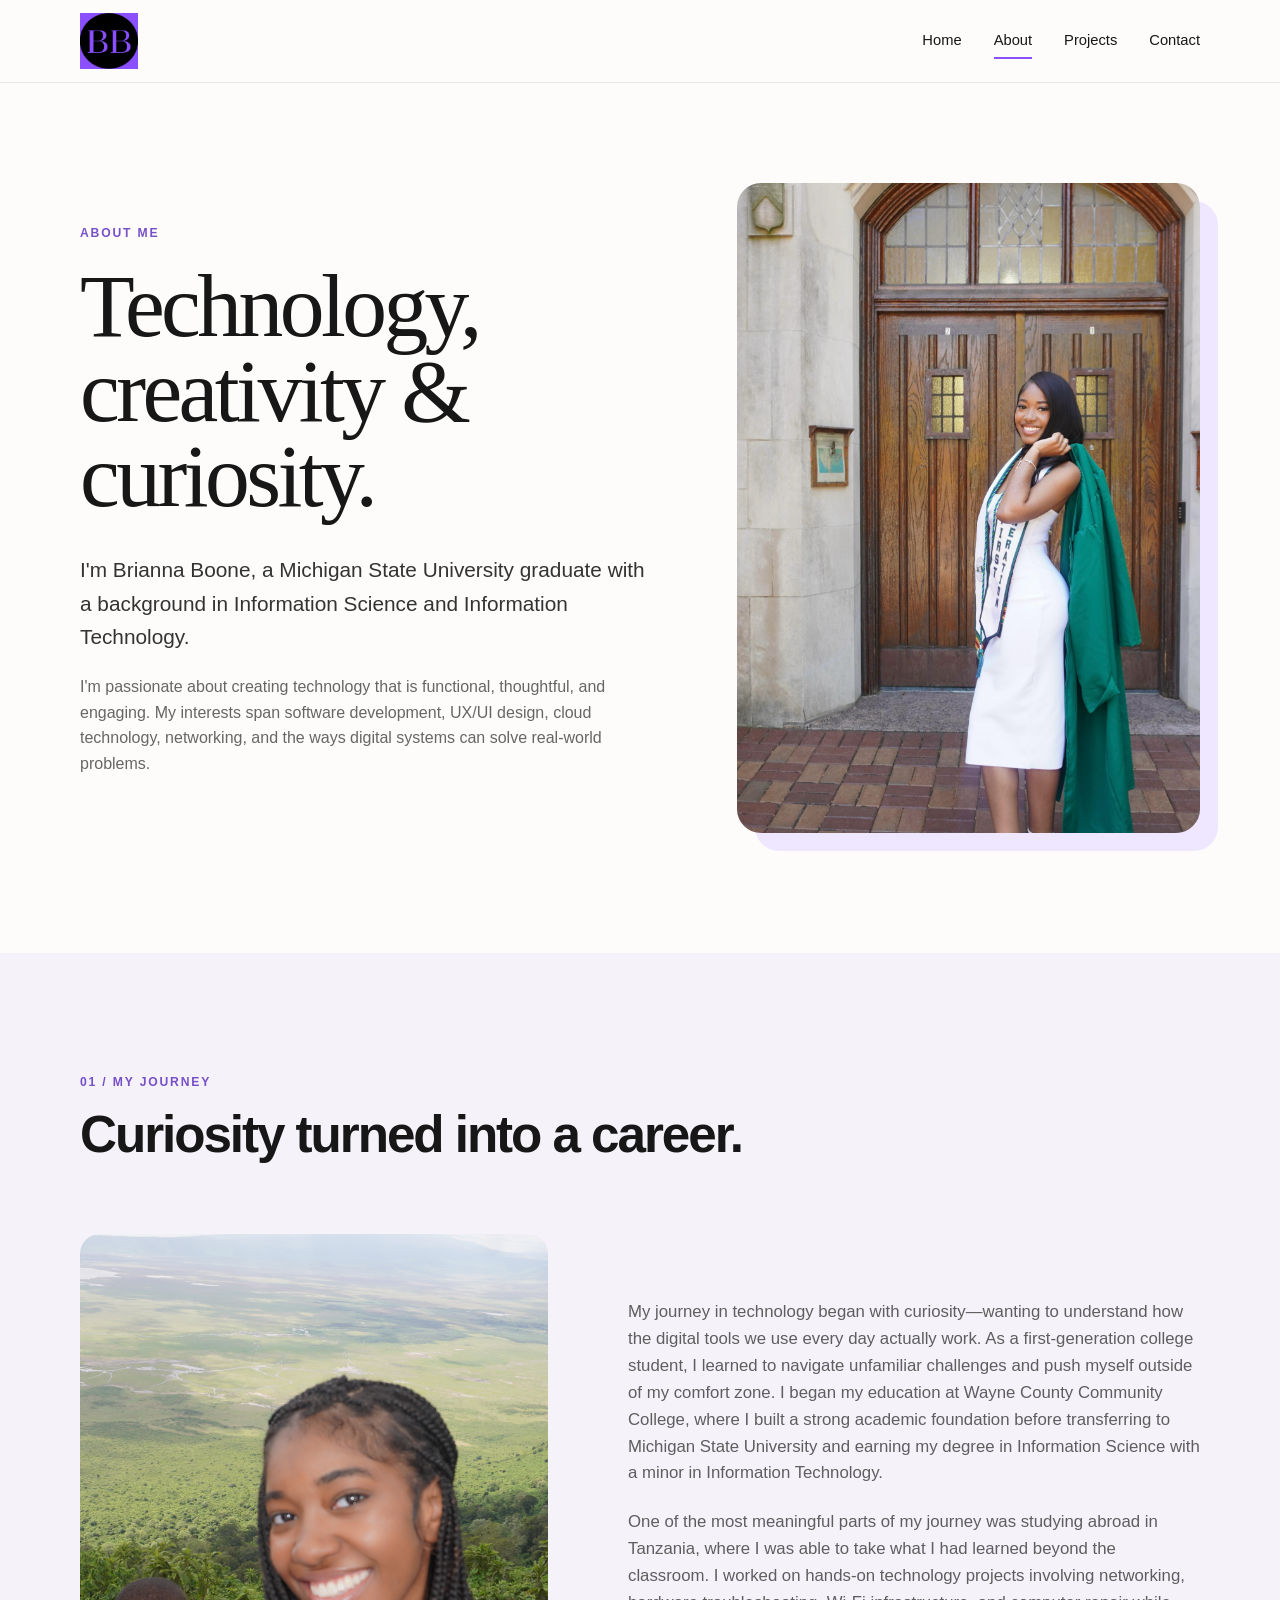
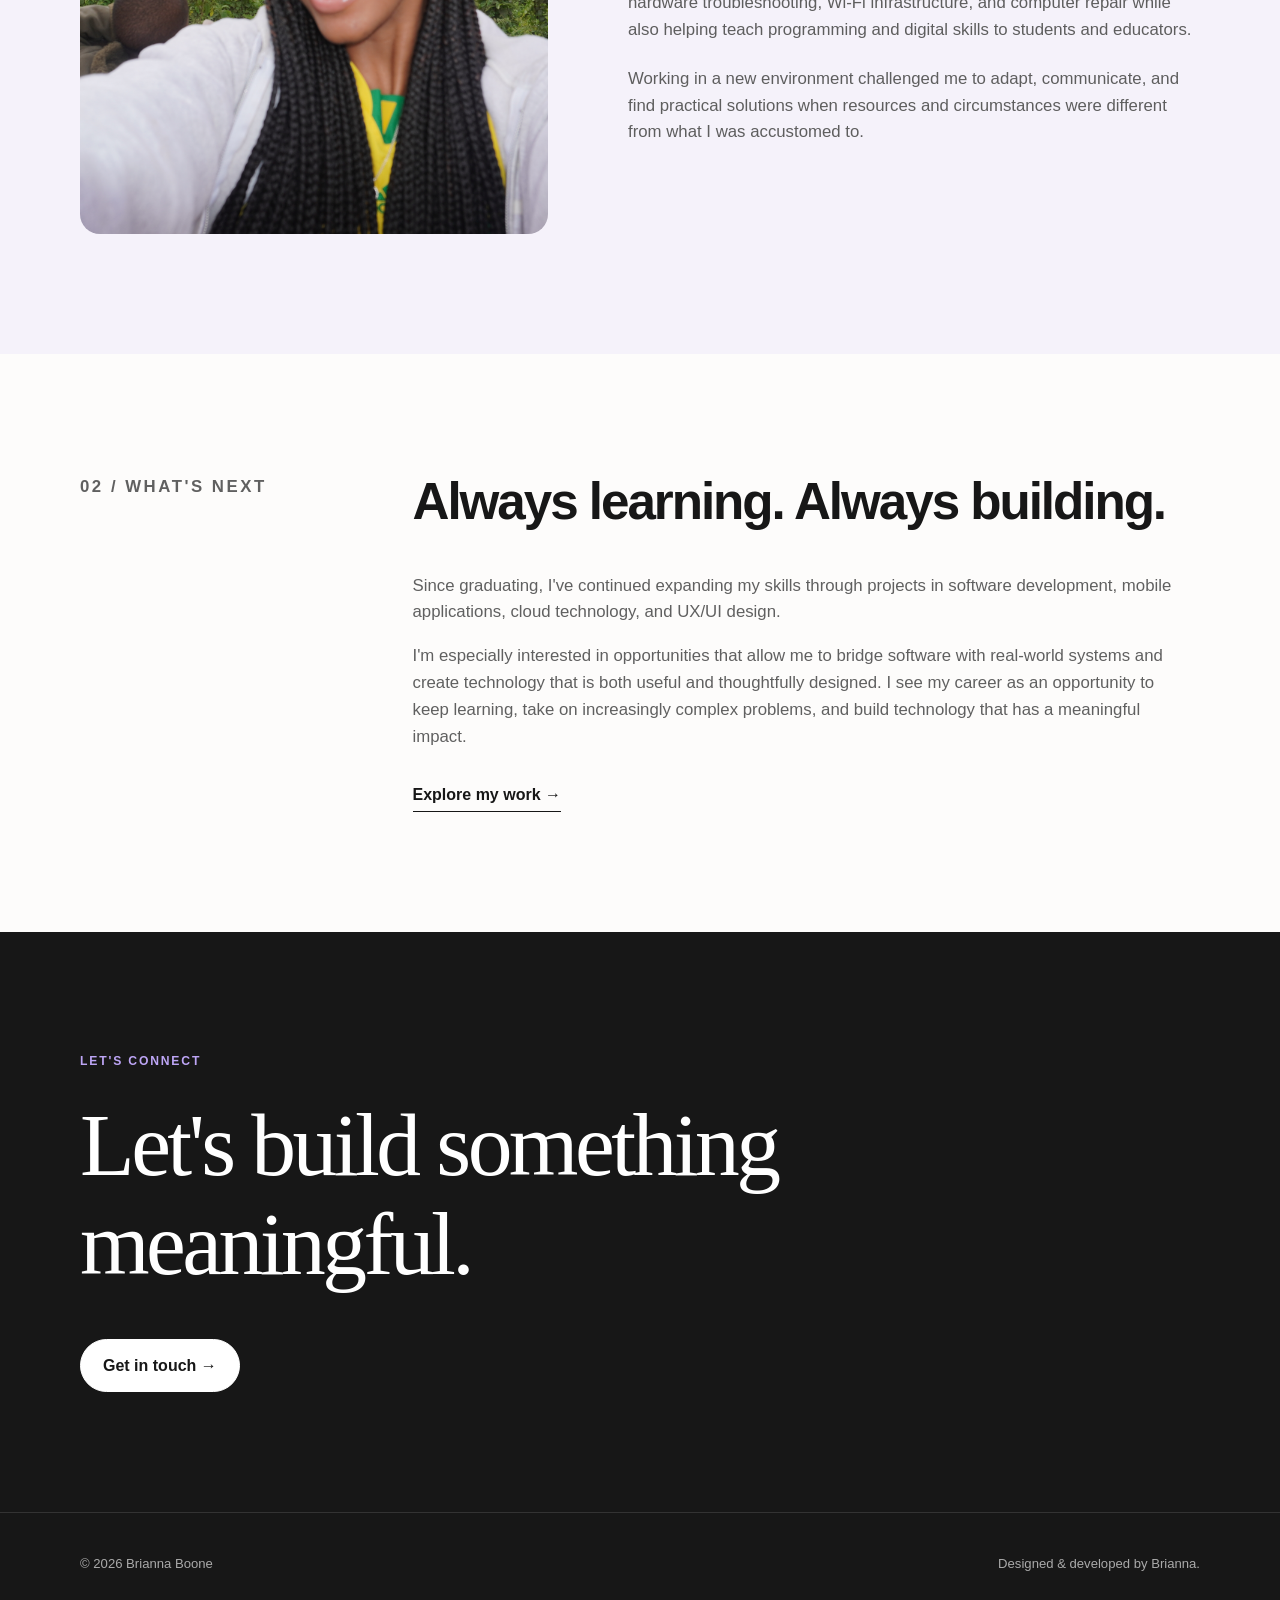
==== commit 8b297d31: "git add ." ====
--- a/about.html
+++ b/about.html
@@ -55,7 +55,7 @@
 
         <div class="about-portrait">
           <img
-            src="graduation-portrait.jpg"
+            src="gradpic.jpg"
             alt="Brianna Boone at Michigan State University"
           >
         </div>
@@ -77,7 +77,7 @@
 
           <div class="journey-image">
             <img
-              src="graduation-campus.jpg"
+              src="meintanz.JPG"
               alt="Brianna Boone on the Michigan State University campus"
             >
           </div>
--- a/css/styles.css
+++ b/css/styles.css
@@ -755,3 +755,184 @@
   }
 
 }
+/* =========================
+   ABOUT PAGE
+========================= */
+
+.about-page-hero {
+  padding: 100px 0 120px;
+}
+
+.about-hero-grid {
+  display: grid;
+  grid-template-columns: 1.1fr 0.9fr;
+  gap: 90px;
+  align-items: center;
+}
+
+.about-hero-text h1 {
+  font-family: Georgia, "Times New Roman", serif;
+  font-size: clamp(4rem, 7vw, 6.5rem);
+  font-weight: 500;
+  line-height: 0.95;
+  margin: 20px 0 35px;
+}
+
+.about-lead {
+  font-size: 1.3rem;
+  line-height: 1.6;
+  color: #333;
+  max-width: 600px;
+}
+
+.about-hero-text > p:last-child {
+  color: #666;
+  max-width: 600px;
+}
+
+
+/* MAIN PORTRAIT */
+
+.about-portrait {
+  position: relative;
+}
+
+.about-portrait::before {
+  content: "";
+  position: absolute;
+  width: 100%;
+  height: 100%;
+  background: #eee7ff;
+  border-radius: 24px;
+  transform: translate(18px, 18px);
+  z-index: -1;
+}
+
+.about-portrait img {
+  width: 100%;
+  height: 650px;
+  object-fit: cover;
+  object-position: center;
+  border-radius: 24px;
+}
+
+
+/* =========================
+   JOURNEY
+========================= */
+
+.journey-section {
+  padding: 120px 0;
+  background: #f5f2fa;
+}
+
+.journey-heading {
+  max-width: 750px;
+  margin-bottom: 70px;
+}
+
+.journey-heading h2 {
+  margin-top: 15px;
+}
+
+.journey-grid {
+  display: grid;
+  grid-template-columns: 0.9fr 1.1fr;
+  gap: 80px;
+  align-items: center;
+}
+
+.journey-image img {
+  width: 100%;
+  height: 600px;
+  object-fit: cover;
+  object-position: center;
+  border-radius: 20px;
+}
+
+.journey-text p {
+  color: #5e5e5e;
+  font-size: 1.05rem;
+  margin-bottom: 22px;
+}
+
+
+/* =========================
+   FUTURE
+========================= */
+
+.about-future {
+  padding: 120px 0;
+}
+
+.future-grid {
+  display: grid;
+  grid-template-columns: 1fr 3fr;
+  gap: 70px;
+}
+
+.future-grid > div:last-child {
+  max-width: 760px;
+}
+
+.future-grid p {
+  color: #606060;
+  font-size: 1.05rem;
+}
+
+
+/* =========================
+   ABOUT MOBILE
+========================= */
+
+@media (max-width: 800px) {
+
+  .about-page-hero {
+    padding: 80px 0;
+  }
+
+  .about-hero-grid {
+    grid-template-columns: 1fr;
+    gap: 55px;
+  }
+
+  .about-hero-text h1 {
+    font-size: clamp(3.6rem, 15vw, 5rem);
+  }
+
+  .about-portrait {
+    max-width: 500px;
+  }
+
+  .about-portrait img {
+    height: auto;
+    aspect-ratio: 4 / 5;
+  }
+
+  .journey-section {
+    padding: 85px 0;
+  }
+
+  .journey-heading {
+    margin-bottom: 45px;
+  }
+
+  .journey-grid {
+    grid-template-columns: 1fr;
+    gap: 45px;
+  }
+
+  .journey-image img {
+    height: auto;
+    aspect-ratio: 4 / 5;
+  }
+
+  .about-future {
+    padding: 85px 0;
+  }
+
+  .future-grid {
+    grid-template-columns: 1fr;
+    gap: 25px;
+  }
+}
